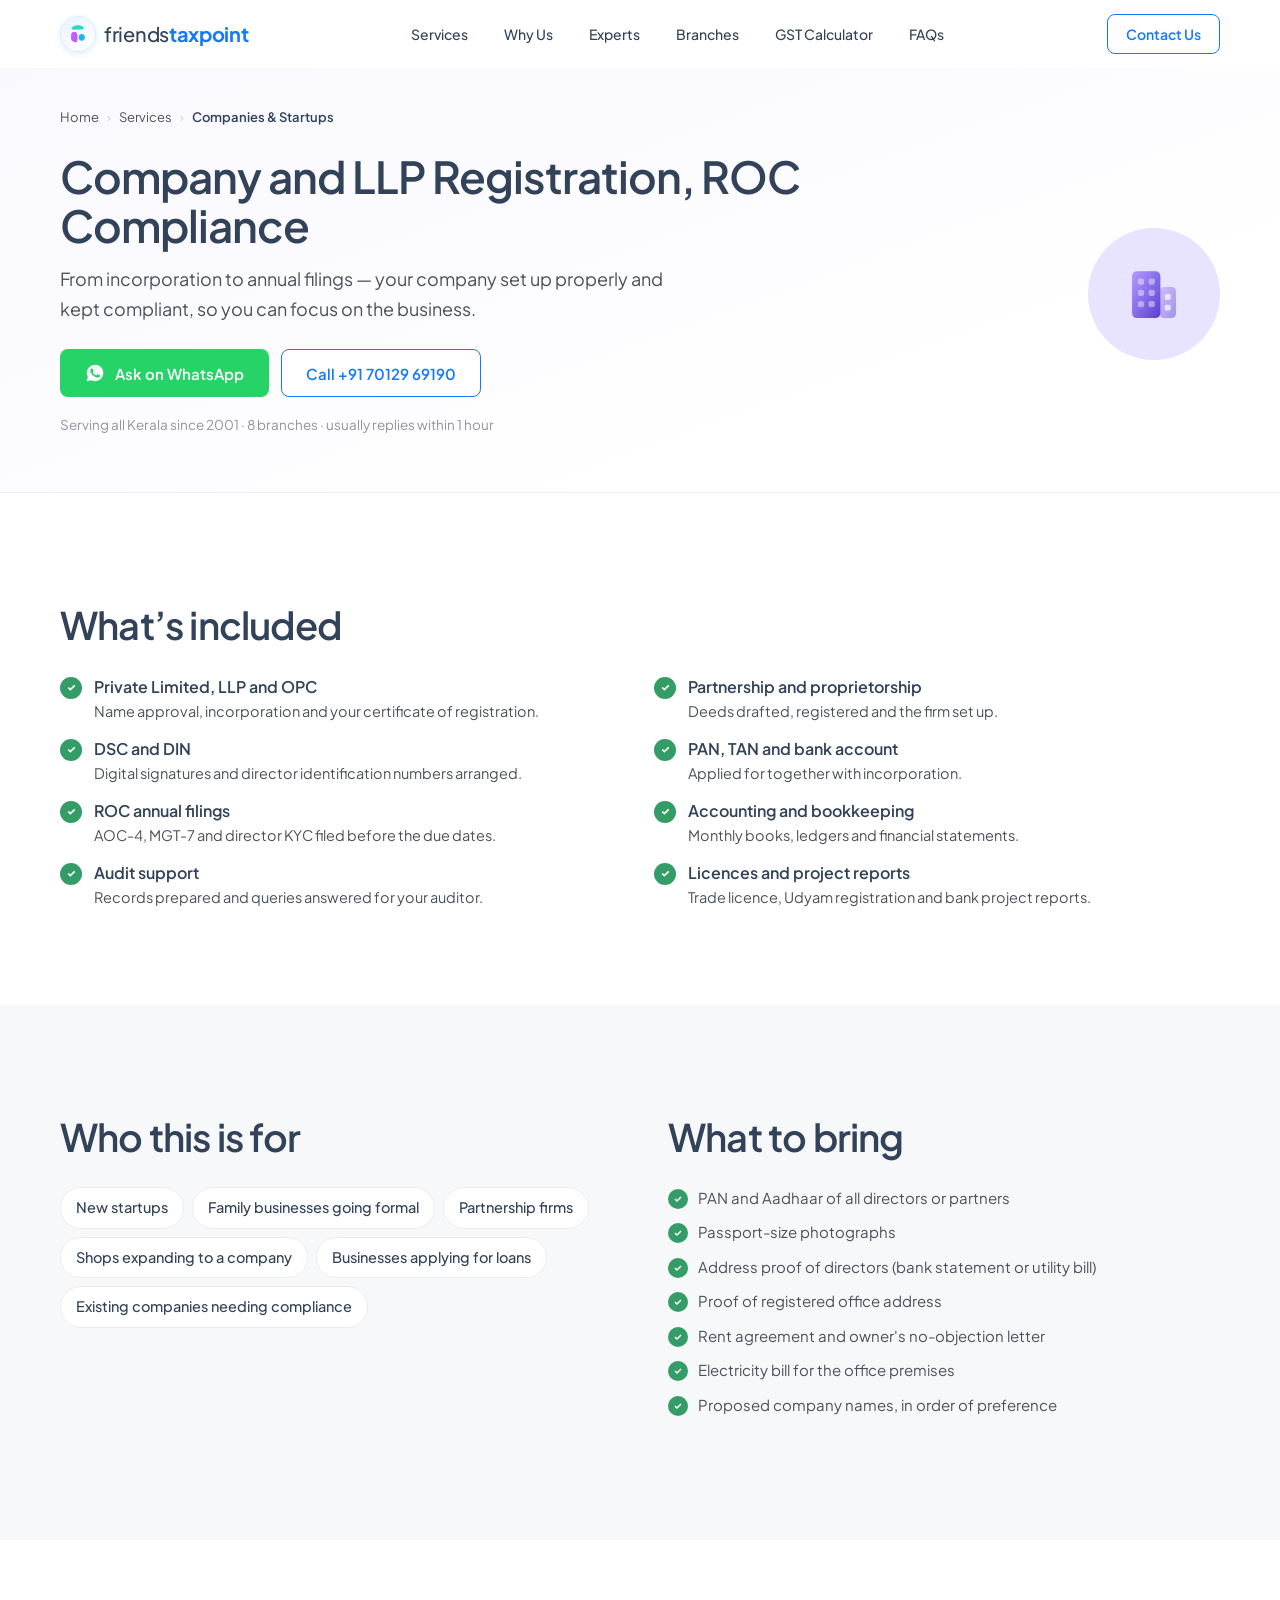
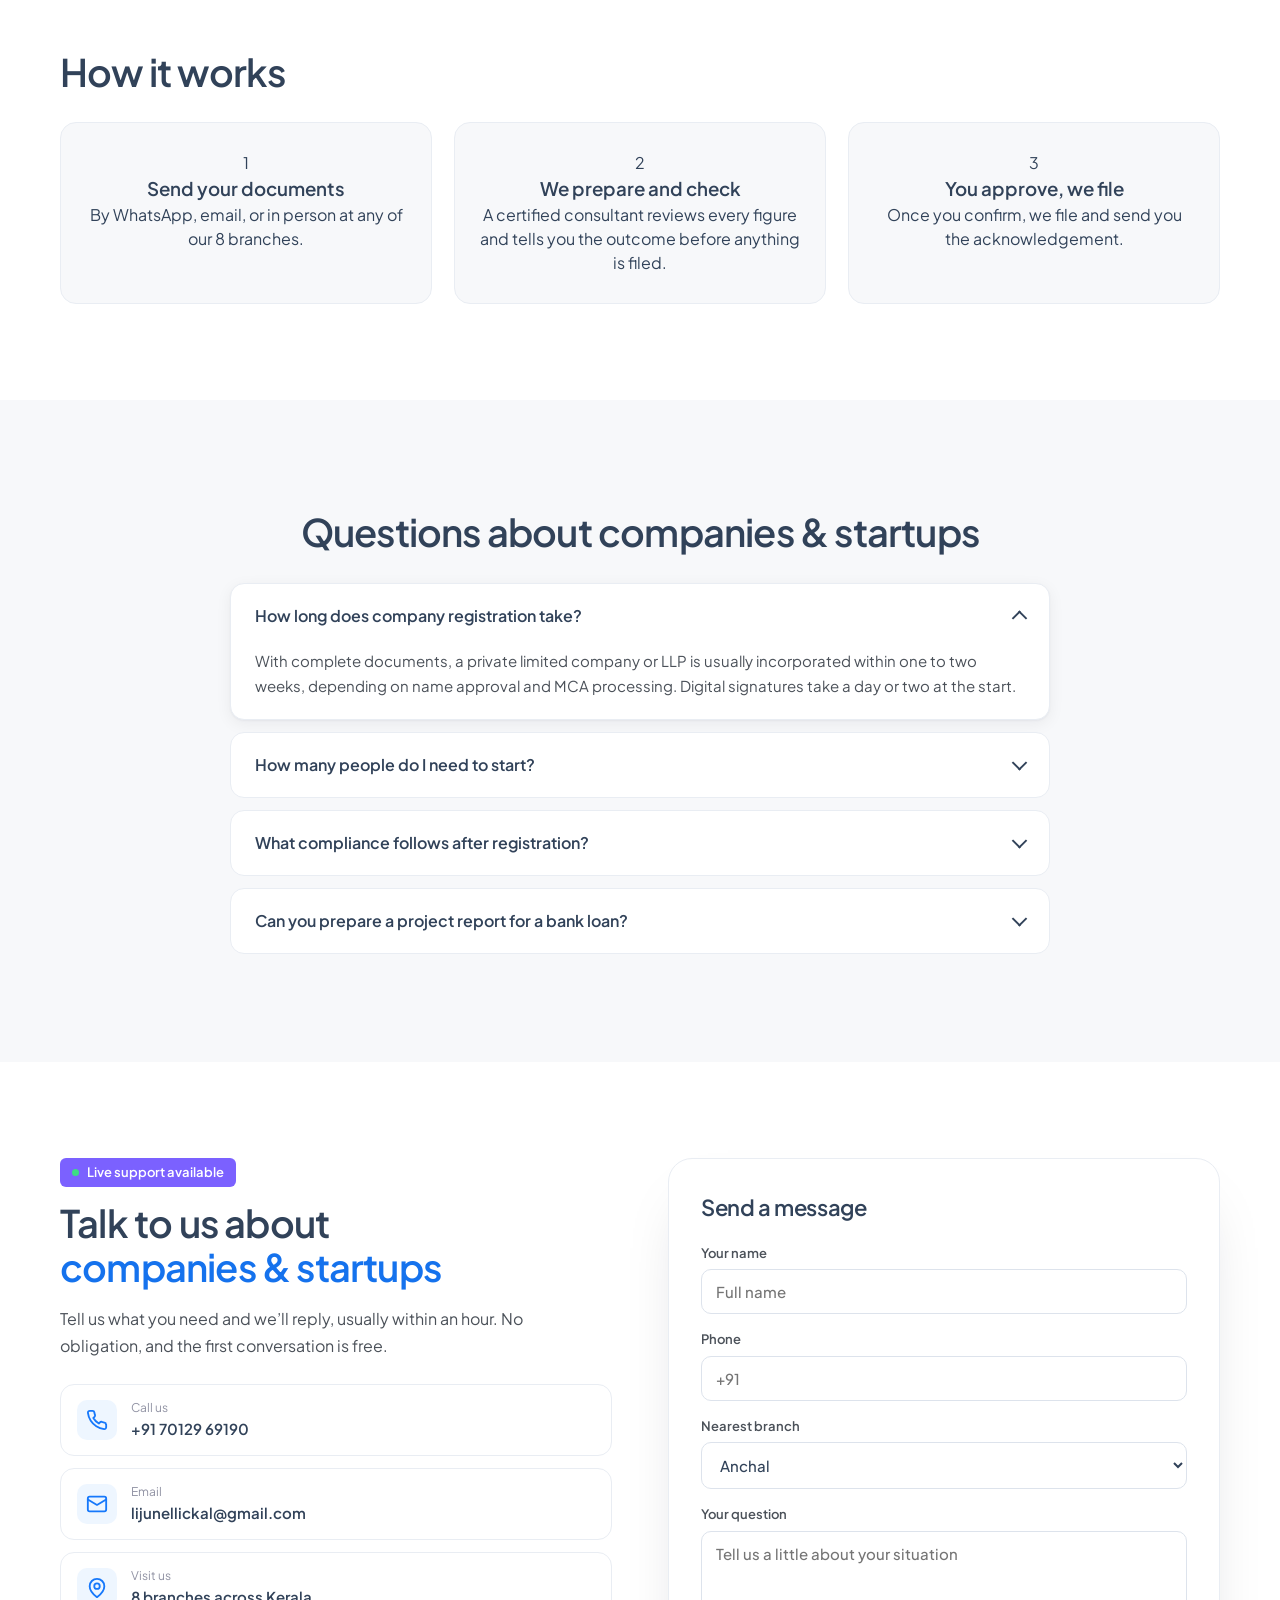
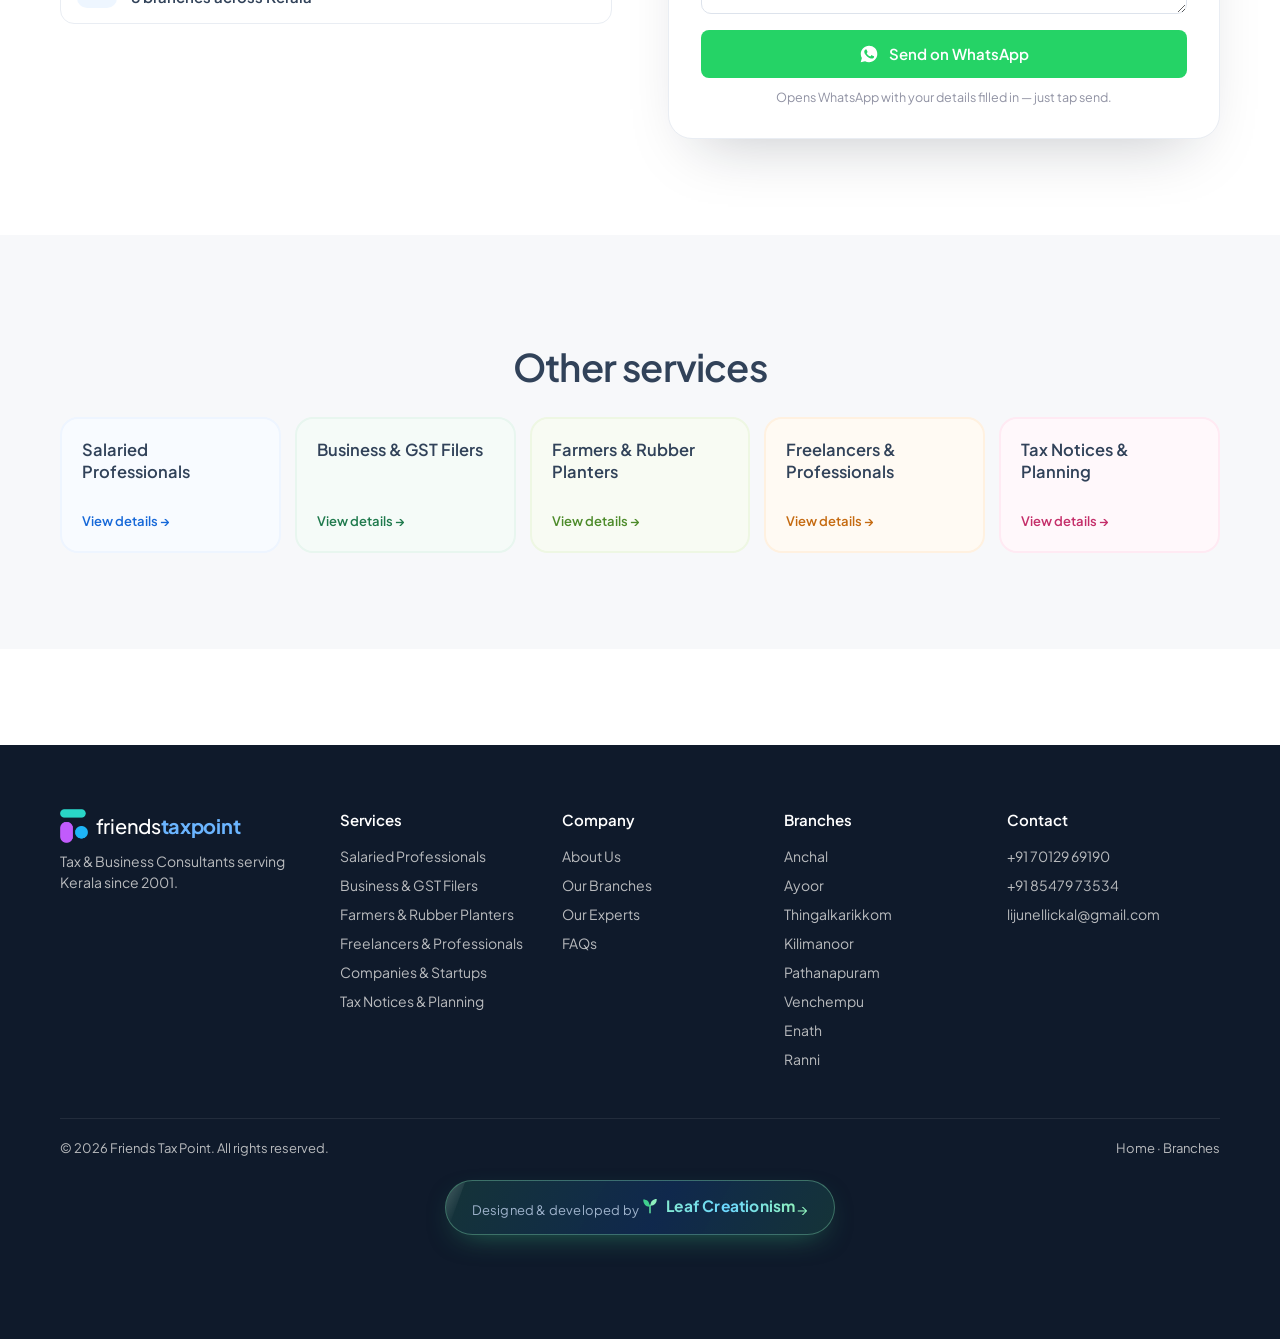
==== services/company-llp-registration.html @ 665d9673 "Add Leaf Creationism footer credit and enlarge desktop slides Highlighted credit pill linking to lea" ====
<!doctype html>
<html lang="en-IN">
<head>
  <meta charset="utf-8" />
  <meta name="viewport" content="width=device-width, initial-scale=1" />
  <title>Company & LLP Registration in Kerala | ROC Filing | Friends Tax Point</title>
  <meta name="description" content="Private limited, LLP and OPC registration in Kerala, plus ROC annual filings, bookkeeping, audit support, partnership deeds, licences and project reports." />
  <link rel="canonical" href="https://friendstaxpoint.com/services/company-llp-registration.html" />
  <meta name="robots" content="index, follow, max-image-preview:large, max-snippet:-1" />
  <meta name="geo.region" content="IN-KL" />
  <meta property="og:type" content="website" />
  <meta property="og:site_name" content="Friends Tax Point" />
  <meta property="og:locale" content="en_IN" />
  <meta property="og:url" content="https://friendstaxpoint.com/services/company-llp-registration.html" />
  <meta property="og:title" content="Company & LLP Registration in Kerala | ROC Filing | Friends Tax Point" />
  <meta property="og:description" content="Private limited, LLP and OPC registration in Kerala, plus ROC annual filings, bookkeeping, audit support, partnership deeds, licences and project reports." />
  <meta property="og:image" content="https://friendstaxpoint.com/images/og-image.jpg" />
  <meta name="twitter:card" content="summary_large_image" />
  <meta name="theme-color" content="#1678fb" />
  <link rel="icon" type="image/png" sizes="32x32" href="../favicon-32.png" />
  <link rel="apple-touch-icon" href="../apple-touch-icon.png" />
  <link rel="preconnect" href="https://fonts.googleapis.com" />
  <link rel="preconnect" href="https://fonts.gstatic.com" crossorigin />
  <link href="https://fonts.googleapis.com/css2?family=Plus+Jakarta+Sans:wght@400;500;600;700&display=swap" rel="stylesheet" />
  <link rel="stylesheet" href="../styles.css?v=b7e0db0" />
  <script type="application/ld+json">
  {
    "@context": "https://schema.org",
    "@graph": [
      {
        "@type": "Service",
        "@id": "https://friendstaxpoint.com/services/company-llp-registration.html#service",
        "name": "Company and LLP Registration, ROC Compliance",
        "serviceType": "Companies & Startups",
        "description": "Private limited, LLP and OPC registration in Kerala, plus ROC annual filings, bookkeeping, audit support, partnership deeds, licences and project reports.",
        "url": "https://friendstaxpoint.com/services/company-llp-registration.html",
        "provider": {
          "@type": "AccountingService",
          "@id": "https://friendstaxpoint.com/#business",
          "name": "Friends Tax Point",
          "telephone": "+91-7012969190",
          "url": "https://friendstaxpoint.com/",
          "areaServed": [
            {
              "@type": "State",
              "name": "Kerala"
            },
            {
              "@type": "AdministrativeArea",
              "name": "Thiruvananthapuram district"
            },
            {
              "@type": "AdministrativeArea",
              "name": "Kollam district"
            },
            {
              "@type": "AdministrativeArea",
              "name": "Pathanamthitta district"
            },
            {
              "@type": "AdministrativeArea",
              "name": "Alappuzha district"
            },
            {
              "@type": "AdministrativeArea",
              "name": "Kottayam district"
            },
            {
              "@type": "AdministrativeArea",
              "name": "Idukki district"
            },
            {
              "@type": "AdministrativeArea",
              "name": "Ernakulam district"
            },
            {
              "@type": "AdministrativeArea",
              "name": "Thrissur district"
            },
            {
              "@type": "AdministrativeArea",
              "name": "Palakkad district"
            },
            {
              "@type": "AdministrativeArea",
              "name": "Malappuram district"
            },
            {
              "@type": "AdministrativeArea",
              "name": "Kozhikode district"
            },
            {
              "@type": "AdministrativeArea",
              "name": "Wayanad district"
            },
            {
              "@type": "AdministrativeArea",
              "name": "Kannur district"
            },
            {
              "@type": "AdministrativeArea",
              "name": "Kasaragod district"
            }
          ]
        },
        "areaServed": [
          {
            "@type": "State",
            "name": "Kerala"
          },
          {
            "@type": "AdministrativeArea",
            "name": "Thiruvananthapuram district"
          },
          {
            "@type": "AdministrativeArea",
            "name": "Kollam district"
          },
          {
            "@type": "AdministrativeArea",
            "name": "Pathanamthitta district"
          },
          {
            "@type": "AdministrativeArea",
            "name": "Alappuzha district"
          },
          {
            "@type": "AdministrativeArea",
            "name": "Kottayam district"
          },
          {
            "@type": "AdministrativeArea",
            "name": "Idukki district"
          },
          {
            "@type": "AdministrativeArea",
            "name": "Ernakulam district"
          },
          {
            "@type": "AdministrativeArea",
            "name": "Thrissur district"
          },
          {
            "@type": "AdministrativeArea",
            "name": "Palakkad district"
          },
          {
            "@type": "AdministrativeArea",
            "name": "Malappuram district"
          },
          {
            "@type": "AdministrativeArea",
            "name": "Kozhikode district"
          },
          {
            "@type": "AdministrativeArea",
            "name": "Wayanad district"
          },
          {
            "@type": "AdministrativeArea",
            "name": "Kannur district"
          },
          {
            "@type": "AdministrativeArea",
            "name": "Kasaragod district"
          }
        ],
        "hasOfferCatalog": {
          "@type": "OfferCatalog",
          "name": "Company and LLP Registration, ROC Compliance",
          "itemListElement": [
            {
              "@type": "Offer",
              "itemOffered": {
                "@type": "Service",
                "name": "Private Limited, LLP and OPC"
              }
            },
            {
              "@type": "Offer",
              "itemOffered": {
                "@type": "Service",
                "name": "Partnership and proprietorship"
              }
            },
            {
              "@type": "Offer",
              "itemOffered": {
                "@type": "Service",
                "name": "DSC and DIN"
              }
            },
            {
              "@type": "Offer",
              "itemOffered": {
                "@type": "Service",
                "name": "PAN, TAN and bank account"
              }
            },
            {
              "@type": "Offer",
              "itemOffered": {
                "@type": "Service",
                "name": "ROC annual filings"
              }
            },
            {
              "@type": "Offer",
              "itemOffered": {
                "@type": "Service",
                "name": "Accounting and bookkeeping"
              }
            },
            {
              "@type": "Offer",
              "itemOffered": {
                "@type": "Service",
                "name": "Audit support"
              }
            },
            {
              "@type": "Offer",
              "itemOffered": {
                "@type": "Service",
                "name": "Licences and project reports"
              }
            }
          ]
        }
      },
      {
        "@type": "BreadcrumbList",
        "itemListElement": [
          {
            "@type": "ListItem",
            "position": 1,
            "name": "Home",
            "item": "https://friendstaxpoint.com/"
          },
          {
            "@type": "ListItem",
            "position": 2,
            "name": "Services",
            "item": "https://friendstaxpoint.com/#for"
          },
          {
            "@type": "ListItem",
            "position": 3,
            "name": "Companies & Startups",
            "item": "https://friendstaxpoint.com/services/company-llp-registration.html"
          }
        ]
      },
      {
        "@type": "FAQPage",
        "mainEntity": [
          {
            "@type": "Question",
            "name": "How long does company registration take?",
            "acceptedAnswer": {
              "@type": "Answer",
              "text": "With complete documents, a private limited company or LLP is usually incorporated within one to two weeks, depending on name approval and MCA processing. Digital signatures take a day or two at the start."
            }
          },
          {
            "@type": "Question",
            "name": "How many people do I need to start?",
            "acceptedAnswer": {
              "@type": "Answer",
              "text": "A private limited company needs at least two directors and two shareholders. An LLP needs two partners. If you are on your own, a One Person Company or a proprietorship may suit you better — we'll explain the trade-offs."
            }
          },
          {
            "@type": "Question",
            "name": "What compliance follows after registration?",
            "acceptedAnswer": {
              "@type": "Answer",
              "text": "Every company files annual returns with the ROC, keeps books, holds board meetings and files income tax returns — whether or not it trades. Missing these brings penalties that grow daily, so we keep a calendar for you."
            }
          },
          {
            "@type": "Question",
            "name": "Can you prepare a project report for a bank loan?",
            "acceptedAnswer": {
              "@type": "Answer",
              "text": "Yes. We prepare project reports with financial projections in the format banks and schemes expect, based on realistic figures for your business."
            }
          }
        ]
      }
    ]
  }
  </script>
</head>
<body>

<header class="header" id="top">
  <div class="container header__inner">
    <a href="../index.html" class="logo">
      <img src="../images/logo.png" alt="Friends Tax Point" />
      <span>friends<b>taxpoint</b></span>
    </a>
    <nav class="nav" id="nav">
      <a href="../index.html#for">Services</a>
      <a href="../index.html#why">Why Us</a>
      <a href="../index.html#experts">Experts</a>
      <a href="../index.html#branches">Branches</a>
      <a href="../index.html#calculator">GST Calculator</a>
      <a href="../index.html#faq">FAQs</a>
    </nav>
    <div class="header__cta">
      <a href="#enquire" class="btn btn--outline btn--sm shine">Contact Us</a>
      <a href="tel:+917012969190" class="hcall" aria-label="Call Friends Tax Point"><svg viewBox="0 0 24 24"><path d="M22 16.9v3a2 2 0 0 1-2.2 2 19.8 19.8 0 0 1-8.6-3.1 19.5 19.5 0 0 1-6-6A19.8 19.8 0 0 1 2.1 4.2 2 2 0 0 1 4.1 2h3a2 2 0 0 1 2 1.7c.1.9.4 1.8.7 2.7a2 2 0 0 1-.5 2.1L8 9.8a16 16 0 0 0 6 6l1.3-1.3a2 2 0 0 1 2.1-.4c.9.3 1.8.6 2.7.7a2 2 0 0 1 1.7 2z"/></svg></a>
      <button class="burger" id="burger" aria-label="Menu" aria-expanded="false"><span></span><span></span><span></span></button>
    </div>
  </div>
</header>

<main>
<section class="svc-hero p-lav">
  <div class="container">
    <nav class="crumb" aria-label="Breadcrumb">
      <a href="../index.html">Home</a> <span>&#8250;</span> <a href="../index.html#for">Services</a> <span>&#8250;</span> <b>Companies & Startups</b>
    </nav>
    <div class="svc-hero__grid">
      <div>
        <h1>Company and LLP Registration, ROC Compliance</h1>
        <p class="lead">From incorporation to annual filings — your company set up properly and kept compliant, so you can focus on the business.</p>
        <div class="svc-hero__cta">
          <a href="#enquire" class="btn btn--wa"><svg viewBox="0 0 24 24" class="wa-ico" aria-hidden="true"><path fill="currentColor" stroke="none" d="M12.04 2C6.58 2 2.13 6.45 2.13 11.91c0 1.75.46 3.45 1.32 4.95L2.05 22l5.25-1.38a9.9 9.9 0 0 0 4.74 1.21h.01c5.46 0 9.91-4.45 9.91-9.91 0-2.65-1.03-5.14-2.9-7.01A9.84 9.84 0 0 0 12.04 2zm5.8 14.06c-.24.68-1.4 1.3-1.95 1.38-.5.07-1.13.1-1.82-.11-.42-.13-.96-.31-1.65-.61-2.9-1.25-4.8-4.17-4.94-4.36-.14-.2-1.18-1.57-1.18-3s.75-2.13 1.02-2.42c.27-.29.58-.36.78-.36l.56.01c.18.01.42-.07.66.5.24.58.82 2 .89 2.14.07.15.12.32.02.51-.1.2-.15.32-.29.5-.15.17-.31.38-.44.51-.15.15-.3.31-.13.6.17.29.75 1.24 1.61 2 1.1.98 2.03 1.29 2.32 1.43.29.15.46.12.63-.07.17-.2.73-.85.92-1.14.2-.29.39-.24.66-.15.27.1 1.7.8 2 .95.29.14.48.22.55.34.07.12.07.7-.17 1.38z"/></svg>Ask on WhatsApp</a>
          <a href="tel:+917012969190" class="btn btn--outline">Call +91 70129 69190</a>
        </div>
        <p class="svc-hero__note">Serving all Kerala since 2001 &middot; 8 branches &middot; usually replies within 1 hour</p>
      </div>
      <span class="svc-hero__icon"><svg viewBox="0 0 48 48" class="ai ai-building"><defs><linearGradient id="gBld" x1="0" y1="0" x2="1" y2="1"><stop offset="0" stop-color="#b49bff"/><stop offset="1" stop-color="#5b3fd1"/></linearGradient></defs><rect x="28" y="19" width="11.5" height="22" rx="3" fill="url(#gBld)" fill-opacity=".5"/><rect x="8.5" y="8" width="20" height="33" rx="3.4" fill="url(#gBld)"/><g class="win"><rect x="12.6" y="13" width="4.4" height="4.4" rx="1.4"/><rect x="20.2" y="13" width="4.4" height="4.4" rx="1.4"/><rect x="12.6" y="21" width="4.4" height="4.4" rx="1.4"/><rect x="20.2" y="21" width="4.4" height="4.4" rx="1.4"/><rect x="12.6" y="29" width="4.4" height="4.4" rx="1.4"/><rect x="20.2" y="29" width="4.4" height="4.4" rx="1.4"/></g><rect x="31.6" y="24" width="4.2" height="4.2" rx="1.3" fill="#fff" fill-opacity=".7"/><rect x="31.6" y="31.5" width="4.2" height="4.2" rx="1.3" fill="#fff" fill-opacity=".7"/></svg></span>
    </div>
  </div>
</section>

<section class="section">
  <div class="container">
    <h2 class="h2 svc-h2">What&rsquo;s included</h2>
    <ul class="inc-grid">
        <li><b>Private Limited, LLP and OPC</b><span>Name approval, incorporation and your certificate of registration.</span></li>
        <li><b>Partnership and proprietorship</b><span>Deeds drafted, registered and the firm set up.</span></li>
        <li><b>DSC and DIN</b><span>Digital signatures and director identification numbers arranged.</span></li>
        <li><b>PAN, TAN and bank account</b><span>Applied for together with incorporation.</span></li>
        <li><b>ROC annual filings</b><span>AOC-4, MGT-7 and director KYC filed before the due dates.</span></li>
        <li><b>Accounting and bookkeeping</b><span>Monthly books, ledgers and financial statements.</span></li>
        <li><b>Audit support</b><span>Records prepared and queries answered for your auditor.</span></li>
        <li><b>Licences and project reports</b><span>Trade licence, Udyam registration and bank project reports.</span></li>
    </ul>
  </div>
</section>

<section class="section section--soft">
  <div class="container svc-two">
    <div>
      <h2 class="h2 svc-h2">Who this is for</h2>
      <ul class="chips-list">
<li>New startups</li>
<li>Family businesses going formal</li>
<li>Partnership firms</li>
<li>Shops expanding to a company</li>
<li>Businesses applying for loans</li>
<li>Existing companies needing compliance</li>
      </ul>
    </div>
    <div>
      <h2 class="h2 svc-h2">What to bring</h2>
      <ul class="ticks">
<li>PAN and Aadhaar of all directors or partners</li>
<li>Passport-size photographs</li>
<li>Address proof of directors (bank statement or utility bill)</li>
<li>Proof of registered office address</li>
<li>Rent agreement and owner's no-objection letter</li>
<li>Electricity bill for the office premises</li>
<li>Proposed company names, in order of preference</li>
      </ul>
    </div>
  </div>
</section>

<section class="section">
  <div class="container">
    <h2 class="h2 svc-h2">How it works</h2>
    <div class="steps-row">
      <div class="step"><div class="step__num">1</div><h3>Send your documents</h3><p>By WhatsApp, email, or in person at any of our 8 branches.</p></div>
      <div class="step"><div class="step__num">2</div><h3>We prepare and check</h3><p>A certified consultant reviews every figure and tells you the outcome before anything is filed.</p></div>
      <div class="step"><div class="step__num">3</div><h3>You approve, we file</h3><p>Once you confirm, we file and send you the acknowledgement.</p></div>
    </div>
  </div>
</section>

<section class="section section--soft">
  <div class="container narrow">
    <h2 class="h2 svc-h2 centered">Questions about companies & startups</h2>
    <div class="faq">
      <details class="reveal" open><summary>How long does company registration take?</summary><div><p>With complete documents, a private limited company or LLP is usually incorporated within one to two weeks, depending on name approval and MCA processing. Digital signatures take a day or two at the start.</p></div></details>
      <details class="reveal"><summary>How many people do I need to start?</summary><div><p>A private limited company needs at least two directors and two shareholders. An LLP needs two partners. If you are on your own, a One Person Company or a proprietorship may suit you better — we'll explain the trade-offs.</p></div></details>
      <details class="reveal"><summary>What compliance follows after registration?</summary><div><p>Every company files annual returns with the ROC, keeps books, holds board meetings and files income tax returns — whether or not it trades. Missing these brings penalties that grow daily, so we keep a calendar for you.</p></div></details>
      <details class="reveal"><summary>Can you prepare a project report for a bank loan?</summary><div><p>Yes. We prepare project reports with financial projections in the format banks and schemes expect, based on realistic figures for your business.</p></div></details>
    </div>
  </div>
</section>

<section class="section" id="enquire">
  <div class="container svc-form-wrap">
    <div class="reveal">
      <span class="label"><i class="live"></i> Live support available</span>
      <h2 class="h2">Talk to us about<br /><span class="blue">companies & startups</span></h2>
      <p class="lead">Tell us what you need and we&rsquo;ll reply, usually within an hour. No obligation, and the first conversation is free.</p>
      <div class="clist">
        <a href="tel:+917012969190" class="citem"><svg viewBox="0 0 24 24" class="ai ai-phone"><path class="wiggle" d="M22 16.9v3a2 2 0 0 1-2.2 2 19.8 19.8 0 0 1-8.6-3.1 19.5 19.5 0 0 1-6-6A19.8 19.8 0 0 1 2.1 4.2 2 2 0 0 1 4.1 2h3a2 2 0 0 1 2 1.7c.1.9.4 1.8.7 2.7a2 2 0 0 1-.5 2.1L8 9.8a16 16 0 0 0 6 6l1.3-1.3a2 2 0 0 1 2.1-.4c.9.3 1.8.6 2.7.7a2 2 0 0 1 1.7 2z"/></svg><div><small>Call us</small><b>+91 70129 69190</b></div></a>
        <a href="mailto:lijunellickal@gmail.com" class="citem"><svg viewBox="0 0 24 24" class="ai ai-mail"><rect x="2" y="4" width="20" height="16" rx="2"/><path class="flap" d="m22 7-10 6L2 7"/></svg><div><small>Email</small><b>lijunellickal@gmail.com</b></div></a>
        <a href="../index.html#branches" class="citem"><svg viewBox="0 0 24 24" class="ai ai-pin"><g class="drop"><path d="M20 10c0 6-8 12-8 12s-8-6-8-12a8 8 0 0 1 16 0z"/><circle cx="12" cy="10" r="3"/></g></svg><div><small>Visit us</small><b>8 branches across Kerala</b></div></a>
      </div>
    </div>
    <form class="form reveal" id="contactForm" data-service="Business Registration">
      <h3>Send a message</h3>
      <label>Your name<input name="name" required placeholder="Full name" /></label>
      <label>Phone<input name="phone" required placeholder="+91" /></label>
      <label>Nearest branch
        <select name="branch"><option>Anchal</option><option>Ayoor</option><option>Thingalkarikkom</option><option>Kilimanoor</option><option>Pathanapuram</option><option>Venchempu</option><option>Enath</option><option>Ranni</option><option>Not sure</option></select>
      </label>
      <label>Your question<textarea name="message" rows="3" placeholder="Tell us a little about your situation"></textarea></label>
      <button type="submit" class="btn btn--wa btn--block"><svg viewBox="0 0 24 24" class="wa-ico" aria-hidden="true"><path fill="currentColor" stroke="none" d="M12.04 2C6.58 2 2.13 6.45 2.13 11.91c0 1.75.46 3.45 1.32 4.95L2.05 22l5.25-1.38a9.9 9.9 0 0 0 4.74 1.21h.01c5.46 0 9.91-4.45 9.91-9.91 0-2.65-1.03-5.14-2.9-7.01A9.84 9.84 0 0 0 12.04 2zm5.8 14.06c-.24.68-1.4 1.3-1.95 1.38-.5.07-1.13.1-1.82-.11-.42-.13-.96-.31-1.65-.61-2.9-1.25-4.8-4.17-4.94-4.36-.14-.2-1.18-1.57-1.18-3s.75-2.13 1.02-2.42c.27-.29.58-.36.78-.36l.56.01c.18.01.42-.07.66.5.24.58.82 2 .89 2.14.07.15.12.32.02.51-.1.2-.15.32-.29.5-.15.17-.31.38-.44.51-.15.15-.3.31-.13.6.17.29.75 1.24 1.61 2 1.1.98 2.03 1.29 2.32 1.43.29.15.46.12.63-.07.17-.2.73-.85.92-1.14.2-.29.39-.24.66-.15.27.1 1.7.8 2 .95.29.14.48.22.55.34.07.12.07.7-.17 1.38z"/></svg>Send on WhatsApp</button>
      <p class="form__note">Opens WhatsApp with your details filled in &mdash; just tap send.</p>
    </form>
  </div>
</section>

<section class="section section--soft">
  <div class="container">
    <h2 class="h2 svc-h2 centered">Other services</h2>
    <div class="rel-grid">
        <a class="rel-card p-blue" href="itr-filing-salaried.html"><span class="rel-card__t">Salaried Professionals</span><span class="rel-card__g">View details <i>&#8594;</i></span></a>
        <a class="rel-card p-mint" href="gst-registration-returns.html"><span class="rel-card__t">Business & GST Filers</span><span class="rel-card__g">View details <i>&#8594;</i></span></a>
        <a class="rel-card p-lime" href="rubber-board-agriculture.html"><span class="rel-card__t">Farmers & Rubber Planters</span><span class="rel-card__g">View details <i>&#8594;</i></span></a>
        <a class="rel-card p-peach" href="freelancer-tax-filing.html"><span class="rel-card__t">Freelancers & Professionals</span><span class="rel-card__g">View details <i>&#8594;</i></span></a>
        <a class="rel-card p-pink" href="tax-notice-reply.html"><span class="rel-card__t">Tax Notices & Planning</span><span class="rel-card__g">View details <i>&#8594;</i></span></a>
    </div>
  </div>
</section>
</main>

<footer class="footer">
  <div class="container footer__grid">
    <div>
      <a href="../index.html" class="logo logo--light"><img src="../images/logo.png" alt="" /><span>friends<b>taxpoint</b></span></a>
      <p>Tax &amp; Business Consultants serving Kerala since 2001.</p>
    </div>
    <div><h4>Services</h4><a href="itr-filing-salaried.html">Salaried Professionals</a>
<a href="gst-registration-returns.html">Business & GST Filers</a>
<a href="rubber-board-agriculture.html">Farmers & Rubber Planters</a>
<a href="freelancer-tax-filing.html">Freelancers & Professionals</a>
<a href="company-llp-registration.html">Companies & Startups</a>
<a href="tax-notice-reply.html">Tax Notices & Planning</a></div>
    <div><h4>Company</h4><a href="../index.html#about">About Us</a><a href="../index.html#branches">Our Branches</a><a href="../index.html#experts">Our Experts</a><a href="../index.html#faq">FAQs</a></div>
    <div><h4>Branches</h4><a href="../index.html#branches">Anchal</a><a href="../index.html#branches">Ayoor</a><a href="../index.html#branches">Thingalkarikkom</a><a href="../index.html#branches">Kilimanoor</a><a href="../index.html#branches">Pathanapuram</a><a href="../index.html#branches">Venchempu</a><a href="../index.html#branches">Enath</a><a href="../index.html#branches">Ranni</a></div>
    <div><h4>Contact</h4><a href="tel:+917012969190">+91 70129 69190</a><a href="tel:+918547973534">+91 85479 73534</a><a href="mailto:lijunellickal@gmail.com">lijunellickal@gmail.com</a></div>
  </div>
  <div class="container footer__bottom">
    <span>&copy; <span id="year"></span> Friends Tax Point. All rights reserved.</span>
    <span><a href="../index.html">Home</a> &middot; <a href="../index.html#branches">Branches</a></span>
  </div>
  <div class="container">
    <a class="credit" href="https://leafcreationism.in" target="_blank" rel="noopener">
      <span class="credit__shine" aria-hidden="true"></span>
      <span class="credit__label">Designed &amp; developed by</span>
      <span class="credit__brand">
        <svg viewBox="0 0 24 24" class="credit__leaf" aria-hidden="true"><path d="M12 21V11" stroke="#5fe0a0" stroke-width="2" stroke-linecap="round" fill="none"/><path d="M11.4 13C5.6 13 3 8.6 3 3.4c5 0 8.4 2.5 8.4 9.6z" fill="#3fcf8e"/><path d="M12.6 11.6c0-5.9 3.4-8.8 8.4-8.8 0 5.3-2.7 8.8-8.4 8.8z" fill="#8ef0bd"/></svg>
        Leaf Creationism
      </span>
      <i class="credit__go" aria-hidden="true">&#8594;</i>
    </a>
  </div>
</footer>

<script src="../service.js?v=b7e0db0"></script>
</body>
</html>
---- styles.css ----
@charset "UTF-8";
/* =========================================================
   Friends Tax Point — ClearTax-inspired design system
   ========================================================= */
:root {
  --blue: #1678fb;
  --blue-2: #1572ed;
  --navy: #0e4ea2;
  --ink: #314259;
  --ink-2: #4b5159;
  --grey: #9092a3;
  --line: #e9edf3;
  --soft: #f7f8fa;
  --sky: #eef6ff;
  --green: #349c67;
  --r: 16px;
  --ease: cubic-bezier(.22, .8, .24, 1);
  --sh-1: 0 1px 2px rgba(16, 24, 40, .04), 0 4px 16px rgba(16, 24, 40, .06);
  --sh-2: 0 20px 48px -16px rgba(22, 120, 251, .28);
}
* { box-sizing: border-box; margin: 0; padding: 0; }
html { scroll-behavior: smooth; scroll-padding-top: 76px; }
body {
  font-family: "Plus Jakarta Sans", system-ui, sans-serif; font-size: 16px; line-height: 1.5;
  color: var(--ink); background: #fff; -webkit-font-smoothing: antialiased; overflow-x: hidden;
}
img { display: block; max-width: 100%; height: auto; }
a { color: inherit; text-decoration: none; }
h1, h2, h3, h4 { font-weight: 600; }
svg { width: 24px; height: 24px; fill: none; stroke: currentColor; stroke-width: 2; stroke-linecap: round; stroke-linejoin: round; }
.container { width: min(1160px, 100% - 32px); margin-inline: auto; }
.narrow { width: min(820px, 100% - 32px); }
.blue { color: var(--blue-2); }
.navy { color: var(--navy); }
.green { color: var(--green); font-weight: 600; }
.muted { color: var(--grey); }

/* ---------- Buttons ---------- */
.btn {
  position: relative; overflow: hidden; isolation: isolate; display: inline-flex; align-items: center; justify-content: center;
  height: 48px; padding: 0 24px; border-radius: 8px; font-family: inherit; font-weight: 600; font-size: 15px; line-height: 1;
  border: 1px solid transparent; cursor: pointer; transition: background .25s, color .25s, transform .25s var(--ease), box-shadow .25s;
}
.btn--sm { height: 40px; padding: 0 18px; font-size: 14px; }
.btn--block { width: 100%; }
.btn--primary { background: var(--blue); color: #fff; }
.btn--primary:hover { background: var(--blue-2); transform: translateY(-1px); box-shadow: 0 10px 24px -10px rgba(22, 120, 251, .7); }
.btn--outline { border-color: var(--blue); color: var(--blue); background: #fff; }
.btn--outline:hover { background: var(--sky); }
/* sweeping shine (ClearTax "tag-shine" / "cta-streak") */
.shine::after, .streak {
  content: ""; position: absolute; top: 0; left: -70px; width: 50px; height: 100%; z-index: -1; pointer-events: none;
  background: linear-gradient(100deg, transparent, rgba(255, 255, 255, .55), transparent); transform: skewX(-20deg);
  animation: streak 3.2s ease-in-out infinite;
}
.btn--outline.shine::after { background: linear-gradient(100deg, transparent, rgba(22, 120, 251, .14), transparent); }
@keyframes streak { 0%, 55% { left: -70px; } 100% { left: calc(100% + 70px); } }
.pulse { animation: pulse 2.4s infinite; }
@keyframes pulse { 0% { box-shadow: 0 0 0 0 rgba(22, 120, 251, .45); } 70%, 100% { box-shadow: 0 0 0 14px rgba(22, 120, 251, 0); } }

/* ---------- Header ---------- */
.header { position: sticky; top: 0; z-index: 60; background: rgba(255, 255, 255, .92); backdrop-filter: saturate(180%) blur(14px); transition: box-shadow .3s; }
.header.scrolled { box-shadow: 0 1px 0 var(--line), 0 8px 24px -16px rgba(16, 24, 40, .2); }
.header__inner { height: 68px; display: flex; align-items: center; justify-content: space-between; gap: 24px; }
.logo { display: flex; align-items: center; gap: 8px; font-size: 20px; font-weight: 500; letter-spacing: -.3px; }
.logo img { height: 34px; width: auto; }
.logo b { font-weight: 700; color: var(--blue); }
.nav { display: flex; gap: 36px; font-size: 14px; font-weight: 500; }
.nav a { display: inline-flex; align-items: center; gap: 6px; transition: color .2s; }
.nav a:hover { color: var(--blue); }
.chev { width: 6px; height: 6px; border: solid currentColor; border-width: 0 1.5px 1.5px 0; transform: rotate(45deg) translateY(-2px); transition: transform .25s; }
.nav a:hover .chev { transform: rotate(225deg) translate(-2px, 0); }
.header__cta { display: flex; align-items: center; gap: 12px; }
.burger { display: none; width: 40px; height: 40px; border: 0; background: none; cursor: pointer; }
.burger span { display: block; width: 20px; height: 2px; margin: 5px auto; background: var(--ink); border-radius: 2px; transition: .3s var(--ease); }
.burger.open span:first-child { transform: translateY(3.5px) rotate(45deg); }
.burger.open span:last-child { transform: translateY(-3.5px) rotate(-45deg); }

/* ---------- Entrance animations (ClearTax slideIn / slideUp) ---------- */
.anim { opacity: 0; animation: slideIn .8s var(--ease) var(--d, 0s) forwards; }
@keyframes slideIn { from { opacity: 0; transform: translateY(50px); } to { opacity: 1; transform: none; } }
.reveal { opacity: 0; transform: translateY(40px); transition: opacity .8s ease-out, transform .8s var(--ease); }
.reveal.in { opacity: 1; transform: none; }

/* ---------- Hero ---------- */
.hero { position: relative; padding: 40px 0 0; background: #fff; overflow: hidden; }
.hero__grid { position: relative; }
.hero__left { position: relative; z-index: 3; padding-bottom: 80px; }
.hero__right { z-index: 1; }
/* ClearTax-style: the stats band sits in front, so the person slides behind its top edge */
.hero__band { position: relative; z-index: 2; margin-top: -110px; background: #f3f5fd; box-shadow: 0 -1px 0 rgba(16, 24, 40, .04); }
.hero__right { margin-bottom: 0; }
.hero__grid { display: grid; grid-template-columns: 1.08fr .92fr; gap: 24px; align-items: center; }
.rating {
  display: inline-flex; align-items: center; gap: 10px; height: 35px; padding: 0 12px; border-radius: 8px;
  background: #fff; border: 1px solid var(--line); font-size: 12px; color: #6b7280; box-shadow: var(--sh-1);
}
.rating b { font-size: 14px; color: #121826; font-weight: 600; }
.rating .sep { width: 1px; height: 16px; background: var(--line); }
.stars { color: #f5a623; letter-spacing: 1px; }
.hero h1 { margin: 22px 0 18px; font-size: clamp(32px, 4.4vw, 50px); line-height: 1.06; letter-spacing: -1px; color: var(--ink); }
.tag {
  position: relative; overflow: hidden; display: inline-block; padding: 8px 14px; border-radius: 6px;
  font-size: 16px; font-weight: 500; background: linear-gradient(90deg, #dff5e9, #eaf3ff 70%, transparent);
}
.tag b { font-weight: 700; }
.tag__shine { position: absolute; inset: 0 auto 0 0; width: 33%; background: linear-gradient(90deg, transparent, rgba(255, 255, 255, .8), transparent); animation: tagShine 3s ease-in-out infinite; }
@keyframes tagShine { from { transform: translateX(-120%); } to { transform: translateX(400%); } }
.trust { display: flex; gap: 28px; margin: 22px 0 28px; }
.trust__item { display: flex; align-items: center; gap: 10px; font-size: 12px; line-height: 1.35; color: var(--ink-2); }
.trust__item svg { width: 30px; height: 30px; color: var(--blue); flex-shrink: 0; }
.hero__cards { display: grid; grid-template-columns: 1fr 1fr; gap: 20px; max-width: 560px; position: relative; z-index: 2; }
.hcard {
  background: #fff; border-radius: 16px; padding: 22px 20px 20px; border: 1px solid var(--line);
  box-shadow: 0 12px 40px -18px rgba(16, 24, 40, .22); transition: transform .4s var(--ease), box-shadow .4s;
}
.hcard:hover { transform: translateY(-6px); box-shadow: var(--sh-2); }
.hcard__icon svg { width: 50px; height: 50px; }
.hcard h3 { margin-top: 12px; font-size: 22px; font-weight: 700; letter-spacing: -.3px; }
.hcard p { font-size: 16px; font-weight: 500; margin: 2px 0 18px; }
.hcard .btn { height: 44px; }

.hero__right { position: relative; align-self: stretch; min-height: 620px; display: flex; align-items: flex-end; justify-content: center; }
/* ClearTax-style orbit: soft circle + rotating text ring behind a cut-out person */
.orbit { position: absolute; left: 50%; bottom: 96px; width: min(520px, 104%); aspect-ratio: 1; transform: translateX(-50%); }
.orbit__glow { position: absolute; inset: -8%; border-radius: 50%; background: radial-gradient(circle, rgba(201, 226, 255, .55), rgba(255, 255, 255, 0) 65%); filter: blur(8px); }
.orbit__text { position: absolute; inset: 0; width: 100%; height: 100%; overflow: visible; animation: spin 40s linear infinite; }
.orbit__text text { fill: #a9c8ec; stroke: none; font: 700 21px "Plus Jakarta Sans", sans-serif; letter-spacing: 3px; dominant-baseline: middle; }
.orbit__core { position: absolute; inset: 13%; border-radius: 50%;
  background: radial-gradient(circle at 50% 30%, #ffffff 0%, #eef6ff 55%, #e3efff 100%);
  box-shadow: inset 0 0 0 1px rgba(255, 255, 255, .9), 0 30px 60px -30px rgba(22, 120, 251, .25); }
@keyframes spin { to { transform: rotate(360deg); } }
.hero__person {
  position: relative; z-index: 1; width: min(470px, 94%); height: auto; margin-top: 0;
  transform: translate(8%, 44px); /* face sits at ~42% of the photo; shift so it lines up with the ring centre */
  filter: drop-shadow(0 1px 1px rgba(16, 24, 40, .12)) drop-shadow(18px 26px 30px rgba(22, 60, 120, .24));

}
.chip {
  position: absolute; z-index: 3; display: flex; align-items: center; gap: 10px; padding: 10px 14px;
  background: linear-gradient(135deg, #ffffff 0%, #f2f8ff 55%, #e6f1ff 100%);
  border: 1px solid #dbeafe; border-radius: 12px;
  box-shadow: 0 16px 40px -14px rgba(22, 80, 160, .22), inset 0 1px 0 #fff; font-size: 14px;
  animation: float 6s ease-in-out infinite;
}
.chip b { display: block; font-weight: 600; }
.chip small { display: block; font-size: 11.5px; color: var(--grey); }
.chip svg { width: 30px; height: 30px; }
.chip--a { left: 0; top: 52%; }
.chip--b { right: 0; top: 18%; flex-direction: column; align-items: flex-start; gap: 0; animation-delay: -3s; }
.chip--b b { font-size: 20px; color: var(--green); }
@keyframes float { 0%, 100% { transform: translateY(0); } 50% { transform: translateY(-10px); } }

.stats { display: grid; grid-template-columns: 1.25fr 1fr 1fr 1fr; padding: 30px 0 36px; width: 52%; margin-left: auto; margin-right: -12px; }
.stats div { text-align: center; }
.stats div + div { border-left: 1px solid #dfe3ee; }
.stats b { display: block; font-size: clamp(24px, 2.4vw, 34px); font-weight: 600; letter-spacing: -.8px; line-height: 1.16; }
.stats small { font-size: 15px; font-weight: 500; color: var(--ink-2); }

/* ---------- Section scaffolding ---------- */
.section { padding: 96px 0; }
.section--soft { background: var(--soft); }
.title { text-align: center; font-size: clamp(28px, 3.4vw, 40px); line-height: 1.16; letter-spacing: -.8px; margin-bottom: 48px; }
.h2 { font-size: clamp(28px, 3.2vw, 38px); line-height: 1.16; letter-spacing: -.8px; margin: 14px 0 16px; }
.lead { color: var(--ink-2); font-size: 16px; line-height: 1.7; margin-bottom: 24px; max-width: 520px; }
.label { display: inline-flex; align-items: center; gap: 6px; padding: 5px 12px; border-radius: 6px; font-size: 13px; font-weight: 600; color: #fff; background: #7b61ff; }
.split { display: grid; grid-template-columns: 1fr 1fr; gap: 64px; align-items: center; }
.split--top { align-items: start; }

/* ---------- Pastel "Trusted for" cards ---------- */
.pastel-grid { display: grid; grid-template-columns: repeat(3, 1fr); gap: 20px; }
.pcard { position: relative; padding: 28px; border-radius: var(--r); border: 1px solid transparent; transition: transform .45s var(--ease), box-shadow .45s, border-color .3s; overflow: hidden; }
.pcard:hover { transform: translateY(-6px); box-shadow: 0 24px 48px -24px rgba(16, 24, 40, .25); border-color: rgba(255, 255, 255, .9); }
.pcard__top { display: flex; justify-content: space-between; align-items: flex-start; gap: 12px; }
.pcard h3 { font-size: 24px; line-height: 1.2; letter-spacing: -.4px; }
.pcard svg { width: 52px; height: 52px; flex-shrink: 0; }
.pcard p { margin-top: 18px; font-size: 15px; font-weight: 500; color: var(--ink-2); max-width: 300px; }
.p-blue { background: linear-gradient(160deg, #eaf3ff, #f6faff); }
.p-mint { background: linear-gradient(160deg, #e6f7ee, #f5fcf8); }
.p-lime { background: linear-gradient(160deg, #eef8e3, #f8fcf3); }
.p-peach { background: linear-gradient(160deg, #fff1e3, #fffaf4); }
.p-lav { background: linear-gradient(160deg, #f0ebff, #faf8ff); }
.p-pink { background: linear-gradient(160deg, #ffeaf2, #fff8fb); }

/* ---------- Animated icons ---------- */
.fill-sky { fill: #dcebff; stroke: none; }
.fill-blue { fill: var(--blue); stroke: none; }
.ai { overflow: visible; }
/* document: lines write in, check pops */
.ai-doc .w { stroke: var(--blue); stroke-width: 3; stroke-dasharray: 16; stroke-dashoffset: 16; animation: write 3.6s var(--ease) infinite; }
.ai-doc .w2 { animation-delay: .25s; } .ai-doc .w3 { animation-delay: .5s; }
.ai-doc .ck2 { stroke: #fff; stroke-width: 2.6; stroke-dasharray: 12; stroke-dashoffset: 12; animation: write 3.6s var(--ease) .8s infinite; }
@keyframes write { 0% { stroke-dashoffset: 16; } 30%, 80% { stroke-dashoffset: 0; } 100% { stroke-dashoffset: 0; opacity: 0; } }
/* expert: bob + badge pop */
.ai-expert .bob { animation: bob 3s ease-in-out infinite; transform-origin: center; }
.ai-expert .badge { transform-origin: 36px 12px; animation: pop 3s var(--ease) infinite; }
@keyframes bob { 50% { transform: translateY(-2px); } }
@keyframes pop { 0%, 15% { transform: scale(0); } 30% { transform: scale(1.2); } 40%, 100% { transform: scale(1); } }
/* shield/check draw */
.ai-shield .ln { stroke-dasharray: 60; stroke-dashoffset: 60; animation: draw 4s var(--ease) infinite; }
.ai-shield .ck, .ai-check .ck { stroke-dasharray: 14; stroke-dashoffset: 14; animation: draw 4s var(--ease) .6s infinite; }
.ai-check .ck { stroke-width: 2.6; }
@keyframes draw { 0% { stroke-dashoffset: 60; } 35%, 90% { stroke-dashoffset: 0; } 100% { stroke-dashoffset: 0; opacity: .2; } }
.ai-lock .shackle { animation: unlock 3.5s var(--ease) infinite; }
@keyframes unlock { 0%, 20%, 60%, 100% { transform: translateY(0); } 35%, 50% { transform: translateY(-3px); } }
/* briefcase handle lift */
.ai-bag .handle { fill: none; stroke: #1668d8; stroke-width: 2.6; stroke-linecap: round; animation: lift 2.6s var(--ease) infinite; }
@keyframes lift { 50% { transform: translateY(-2.5px); } }
/* bars grow */
.ai-bars .trend { fill: none; stroke-dasharray: 34; stroke-dashoffset: 34; animation: draw 4s var(--ease) infinite; }
.ai-bars .b { transform-box: fill-box; transform-origin: bottom; animation: grow 2.8s var(--ease) infinite; }
.ai-bars .b2 { animation-delay: .2s; } .ai-bars .b3 { animation-delay: .4s; }
@keyframes grow { 0% { transform: scaleY(.2); } 40%, 80% { transform: scaleY(1); } 100% { transform: scaleY(.2); } }
/* leaf sway */
.ai-leaf .sway { transform-origin: 24px 42px; animation: sway 3.2s ease-in-out infinite; }
@keyframes sway { 0%, 100% { transform: rotate(-6deg); } 50% { transform: rotate(6deg); } }
/* laptop typing */
.ai-laptop .cursor { stroke-dasharray: 8; animation: blink 1s steps(2) infinite; }
.ai-laptop .type { stroke-dasharray: 14; stroke-dashoffset: 14; animation: write 2.6s steps(7) infinite; }
@keyframes blink { 50% { opacity: 0; } }
/* building windows light up */
.ai-building .win rect { fill: #fff; stroke: none; opacity: .42; animation: lightup 3s infinite; }
.ai-building .win rect:nth-child(2) { animation-delay: .3s; } .ai-building .win rect:nth-child(3) { animation-delay: .6s; }
.ai-building .win rect:nth-child(4) { animation-delay: .9s; } .ai-building .win rect:nth-child(5) { animation-delay: 1.2s; } .ai-building .win rect:nth-child(6) { animation-delay: 1.5s; }
@keyframes lightup { 0%, 100% { opacity: .42; } 30% { opacity: 1; } }
/* bell ring + ping */
.ai-bell .ring-bell { transform-origin: 24px 10px; animation: ringbell 2.8s ease-in-out infinite; }
.ai-bell .ping { transform-box: fill-box; transform-origin: center; animation: pingdot 2.8s ease-out infinite; }
.ai-bell .ring-bell path:last-child { fill: none; }
@keyframes ringbell { 0%, 50%, 100% { transform: rotate(0); } 5%, 15%, 25% { transform: rotate(12deg); } 10%, 20%, 30% { transform: rotate(-12deg); } }
@keyframes pingdot { 0% { transform: scale(1); } 40% { transform: scale(1.4); } 60%, 100% { transform: scale(1); } }
/* contact icons */
.ai-phone .wiggle { transform-origin: center; animation: ringbell 3s ease-in-out infinite; }
.ai-mail .flap { animation: lift 2.6s var(--ease) infinite; }
.ai-pin .drop { animation: bounce 2.4s var(--ease) infinite; }
@keyframes bounce { 0%, 100% { transform: translateY(0); } 40% { transform: translateY(-4px); } 60% { transform: translateY(0); } 70% { transform: translateY(-1.5px); } }

/* ---------- Peek carousel ---------- */
.peek { overflow: hidden; }
.peek__track { display: flex; gap: 28px; transition: transform .8s var(--ease); will-change: transform; }
.pslide {
  flex: 0 0 min(1000px, 84vw); display: grid; grid-template-columns: 1fr 1fr; gap: 40px; align-items: center;
  padding: 24px 40px; border-radius: 0; background: none;
  opacity: .45; transform: scale(.94); transition: opacity .6s, transform .8s var(--ease);
}
.pslide.active { opacity: 1; transform: none; }
/* Person cut-out standing in a rounded box, head popping out above it */
.pslide__media { position: relative; height: 380px; }
.pslide__media::before {
  content: ""; position: absolute; right: 0; bottom: 0; width: 76%; height: 68%; border-radius: 24px;
  background: linear-gradient(160deg, #ffffff 0%, #e2edff 100%); border: 1px solid #fff;
  box-shadow: 0 30px 60px -30px rgba(22, 80, 160, .35), inset 0 1px 0 #fff;
}
.pslide__media img {
  position: absolute; right: 2%; bottom: 0; width: 70%; height: 100%; object-fit: contain; object-position: center bottom;
  filter: drop-shadow(0 1px 1px rgba(16, 24, 40, .10)) drop-shadow(10px 16px 20px rgba(22, 60, 120, .18));
  border-radius: 0 0 24px 24px;
  transition: transform .9s var(--ease);
}
.pslide:not(.active) .pslide__media img { transform: scale(.97); transform-origin: bottom center; }
.mock {
  position: absolute; left: 0; bottom: 28px; z-index: 2; width: 210px; padding: 18px; text-align: center;
  background: #fff; border-radius: 14px; box-shadow: 0 24px 48px -20px rgba(16, 24, 40, .3);
}
.pslide.active .mock { animation: float 6s ease-in-out infinite; }
.mock__big { display: block; font-size: 32px; font-weight: 700; color: var(--blue); letter-spacing: -1px; }
.mock small { display: block; font-size: 12px; color: var(--grey); margin-bottom: 10px; }
.mock__row { display: flex; justify-content: space-between; padding: 8px 0; font-size: 12.5px; border-top: 1px dashed var(--line); }
.mock em { font-style: normal; font-weight: 600; }
.ok { color: var(--green); } .bl { color: var(--blue); }
.pslide__text h3 { font-size: clamp(24px, 2.6vw, 32px); letter-spacing: -1px; line-height: 1.16; margin-bottom: 14px; }
.pslide__text p { font-size: 18px; line-height: 1.7; font-weight: 500; }
.dots { display: flex; justify-content: center; gap: 6px; margin-top: 24px; }
.dots button { width: 6px; height: 6px; border: 0; border-radius: 6px; background: #c9d4e5; cursor: pointer; transition: width .4s var(--ease), background .3s; }
.dots button.active { width: 24px; background: var(--blue); }

/* ---------- Feature mockup cards ---------- */
.feat-grid { display: grid; grid-template-columns: repeat(3, 1fr); gap: 24px; }
.fcard { border-radius: 24px; background: var(--soft); padding: 28px 24px 32px; text-align: center; border: 1px solid var(--line); transition: transform .45s var(--ease), box-shadow .45s; }
.fcard:hover { transform: translateY(-6px); box-shadow: var(--sh-2); }
.fcard__ui { position: relative; min-height: 220px; display: grid; place-items: center; margin-bottom: 22px; border-radius: 18px;
  background: radial-gradient(120% 80% at 50% 100%, #e3efff, transparent 60%); }
.fcard h3 { font-size: 20px; line-height: 1.35; letter-spacing: -.3px; max-width: 260px; margin: 0 auto; }
.ui { width: 86%; background: #fff; border-radius: 14px; padding: 14px; box-shadow: 0 16px 36px -18px rgba(16, 24, 40, .3); text-align: left; }
.ui--center { text-align: center; }
.ui__head { font-size: 12px; font-weight: 600; color: var(--grey); margin-bottom: 10px; }
.ui__row { display: flex; align-items: center; gap: 10px; padding: 8px; margin-top: 6px; border-radius: 10px; background: var(--soft); font-size: 13px; font-weight: 500;
  opacity: 0; transform: translateX(-12px); }
.ui__row span { flex: 1; }
.ui__row em { font-style: normal; font-size: 11.5px; font-weight: 600; color: var(--green); }
.av { width: 26px; height: 26px; border-radius: 8px; display: grid; place-items: center; font-style: normal; font-size: 9px; font-weight: 700; color: #fff; }
.a1 { background: #1678fb; } .a2 { background: #7b61ff; } .a3 { background: #349c67; }
.in .ui__row { animation: rowIn .6s var(--ease) forwards; }
.in .ui__row:nth-of-type(3) { animation-delay: .25s; } .in .ui__row:nth-of-type(4) { animation-delay: .5s; }
@keyframes rowIn { to { opacity: 1; transform: none; } }
.vs { display: flex; justify-content: center; align-items: flex-end; gap: 24px; height: 100px; }
.vs__bar { display: flex; flex-direction: column; align-items: center; justify-content: flex-end; height: 100%; gap: 4px; font-size: 11px; color: var(--grey); }
.vs__bar span { width: 38px; height: 0; border-radius: 8px 8px 4px 4px; background: #d7dce6; transition: height 1.2s var(--ease) .2s; }
.vs__bar.best span { background: linear-gradient(#4fa8ff, var(--blue)); }
.in .vs__bar span { height: var(--h); }
.ui__save { margin-top: 10px; font-size: 13px; color: var(--ink-2); }
.ui__save b { color: var(--green); }
.track { display: grid; gap: 12px; padding: 4px 2px; }
.track__step { position: relative; display: flex; align-items: center; gap: 10px; font-size: 13px; font-weight: 500; }
.track__step i { width: 18px; height: 18px; border-radius: 50%; border: 2px solid #cfd6e2; flex-shrink: 0; }
.track__step.done i { border-color: var(--green); background: var(--green) url("data:image/svg+xml,%3Csvg xmlns='http://www.w3.org/2000/svg' viewBox='0 0 24 24' fill='none' stroke='white' stroke-width='3'%3E%3Cpath d='m6 12 4 4 8-8'/%3E%3C/svg%3E") center/12px no-repeat; }
.track__step.now i { border-color: var(--blue); animation: pulse 1.8s infinite; }
.track__step:not(:last-child)::after { content: ""; position: absolute; left: 8px; top: 20px; width: 2px; height: 12px; background: #cfe9da; }

/* ---------- Refund banner ---------- */
.banner {
  position: relative; display: grid; grid-template-columns: 1fr 1fr; align-items: center; overflow: visible; margin: 64px 0 8px;
  border-radius: 24px; background: linear-gradient(110deg, #f3f9ff 30%, #cfe8ff); border: 1px solid #e1edfb; min-height: 360px;
}
.banner__text { padding: 48px 56px; }
.banner h2 { font-size: clamp(28px, 3.2vw, 40px); line-height: 1.16; letter-spacing: -.8px; margin-bottom: 10px; }
.banner p { color: var(--ink-2); font-weight: 500; margin-bottom: 26px; }
.banner__trust { display: flex; align-items: center; gap: 10px; margin-top: 26px; font-size: 13px; color: var(--ink-2); }
.banner__trust svg { color: var(--blue); }
.banner__media { position: relative; align-self: stretch; display: flex; justify-content: flex-end; align-items: flex-end; min-height: 380px; }
.banner__media img {
  position: absolute; right: 8%; bottom: 0; height: 116%; width: auto; max-width: none;
  filter: drop-shadow(0 2px 3px rgba(16, 24, 40, .10));
}
.refund-card {
  position: absolute; z-index: 2; left: 2%; top: 50%; padding: 18px 26px; border-radius: 16px; transform: translateY(-50%) rotate(-6deg);
  background: linear-gradient(135deg, #ffe36e, #ffc93c); border: 3px solid #1d2b3f; box-shadow: 0 20px 40px -16px rgba(0, 0, 0, .35);
  animation: wobble 6s ease-in-out infinite;
}
.refund-card small { display: block; font-size: 15px; font-weight: 600; text-align: center; }
.refund-card b { font-size: clamp(26px, 3vw, 38px); font-weight: 700; letter-spacing: -1px; white-space: nowrap; }
@keyframes wobble { 0%, 100% { transform: translateY(-50%) rotate(-6deg); } 50% { transform: translateY(calc(-50% - 10px)) rotate(-3deg); } }

/* ---------- Bento ---------- */
.bento { display: grid; grid-template-columns: 1.1fr 1fr 1fr; grid-template-rows: auto auto; gap: 20px; }
.bcard { position: relative; overflow: hidden; padding: 28px; border-radius: 24px; background: #f1f6fd; border: 1px solid #e4ecf7; text-align: center;
  transition: transform .45s var(--ease), box-shadow .45s; }
.bcard:hover { transform: translateY(-4px); box-shadow: var(--sh-2); }
.bcard h3 { font-size: 22px; line-height: 1.25; letter-spacing: -.4px; margin-bottom: 6px; }
.bcard p { font-size: 14px; color: var(--grey); font-weight: 500; }
.bcard--tall { grid-row: span 2; display: flex; flex-direction: column; justify-content: flex-start; padding-top: 40px; }
.bcard--wide { grid-column: span 2; display: grid; grid-template-columns: 200px 1fr; gap: 24px; align-items: center; text-align: left; }
.stack { position: relative; flex: 1; min-height: 280px; margin-top: 24px; }
.stack__card { position: absolute; left: 50%; bottom: 10px; width: 150px; padding: 18px 12px; border-radius: 18px; background: #fff; box-shadow: 0 20px 40px -18px rgba(16, 24, 40, .3); transition: transform .8s var(--ease); }
.stack__card.s1 { transform: translateX(-130%) rotate(-10deg) scale(.82); opacity: .8; }
.stack__card.s3 { transform: translateX(30%) rotate(10deg) scale(.82); opacity: .8; }
.stack__card.s2 { width: 180px; transform: translateX(-50%) translateY(20px); z-index: 2; background: linear-gradient(180deg, #e9fbf1, #fff); border: 2px solid #b9e7cd; opacity: 0; }
.in .stack__card.s2 { animation: riseIn .9s var(--ease) .3s forwards; }
@keyframes riseIn { to { opacity: 1; transform: translateX(-50%) translateY(-12px); } }
.stack__card b { display: block; margin-top: 10px; font-size: 15px; }
.stack__card small { font-size: 11.5px; color: var(--grey); }
.av-lg { width: 64px; height: 64px; margin: 0 auto; border-radius: 50%; display: grid; place-items: center; font-weight: 700; color: #fff; background: linear-gradient(135deg, #b9c6dc, #8e9db6); }
.av-lg--main { width: 76px; height: 76px; font-size: 22px; background: linear-gradient(135deg, #4fa8ff, var(--blue)); }
.stack__ok { position: absolute; top: -12px; right: -12px; width: 34px; height: 34px; border-radius: 50%; display: grid; place-items: center; background: var(--green); box-shadow: 0 6px 14px -4px rgba(52, 156, 103, .6); }
.stack__ok svg { width: 18px; height: 18px; stroke-width: 3; }
.mini-ui, .chat { margin: -4px auto 20px; width: 92%; background: #fff; border-radius: 14px; padding: 12px; box-shadow: 0 14px 30px -18px rgba(16, 24, 40, .35); }
.mini-ui__row { display: flex; justify-content: space-between; padding: 8px 6px; font-size: 12.5px; font-weight: 500; }
.mini-ui__row + .mini-ui__row { border-top: 1px dashed var(--line); }
.mini-ui__row em { font-style: normal; color: var(--green); font-weight: 600; }
.chat { display: grid; gap: 8px; }
.bubble { max-width: 80%; padding: 8px 12px; font-size: 12.5px; font-weight: 500; border-radius: 12px; opacity: 0; transform: translateY(8px) scale(.96); }
.bubble.in { justify-self: start; background: var(--soft); border-bottom-left-radius: 4px; }
.bubble.out { justify-self: end; background: var(--blue); color: #fff; border-bottom-right-radius: 4px; }
.bcard.in .bubble { animation: rowIn .5s var(--ease) .3s forwards; }
.bcard.in .bubble.out { animation-delay: 1s; }
.timebars { display: flex; justify-content: center; align-items: flex-end; gap: 22px; height: 150px; }
.tb { display: flex; flex-direction: column; justify-content: flex-end; align-items: center; height: 100%; gap: 6px; font-size: 11px; color: var(--grey); }
.tb__fill { width: 52px; height: 0; border-radius: 12px; transition: height 1.4s var(--ease) .2s; }
.tb--grey { background: linear-gradient(#e2e7ef, #c9d1de); }
.tb--blue { background: linear-gradient(#7cc0ff, var(--blue)); }
.in .tb__fill { height: var(--h); }

/* ---------- Agriculture ---------- */
.ticks { list-style: none; margin-bottom: 28px; }
.ticks li { position: relative; padding-left: 30px; margin-bottom: 12px; color: var(--ink-2); font-size: 15px; }
.ticks li::before { content: ""; position: absolute; left: 0; top: 2px; width: 20px; height: 20px; border-radius: 50%;
  background: var(--green) url("data:image/svg+xml,%3Csvg xmlns='http://www.w3.org/2000/svg' viewBox='0 0 24 24' fill='none' stroke='white' stroke-width='3'%3E%3Cpath d='m6 12 4 4 8-8'/%3E%3C/svg%3E") center/12px no-repeat; }
.ticks b { color: var(--ink); font-weight: 600; }
/* Rubber farmer: cut-out popping out of a rubber-plantation card */
.agri { position: relative; height: 420px; }
.agri__bg { position: absolute; left: 50%; top: 0; width: 86%; aspect-ratio: 1; transform: translateX(-50%); border-radius: 50%;
  background: radial-gradient(circle at 50% 45%, #e6f5da, #f0f9e8 55%, transparent 70%); }
.agri__box { position: absolute; left: 4%; right: 0; bottom: 0; height: 46%; border-radius: 24px; overflow: hidden;
  box-shadow: 0 30px 60px -30px rgba(30, 70, 20, .45); }
.agri__box img { width: 100%; height: 100%; object-fit: cover; object-position: center 60%; transform: scale(1.08); transition: transform 6s ease-out; }
.agri.in .agri__box img { transform: scale(1); }
.agri__box::after { content: ""; position: absolute; inset: 0; background: linear-gradient(180deg, rgba(240, 249, 232, .25), rgba(18, 52, 24, .35)); }
.agri__farmer { position: absolute; z-index: 1; left: 4%; bottom: 0; width: 96%; clip-path: inset(-40% 0 0 0 round 0 0 24px 24px);
  filter: drop-shadow(0 18px 24px rgba(0, 0, 0, .25)); }
.agri__chip { left: -8px; top: 22%; bottom: auto; z-index: 3; }
.agri__tap { position: absolute; z-index: 3; right: -6px; top: 12%; display: grid; justify-items: center; gap: 6px; animation: float 6s ease-in-out infinite; animation-delay: -2s; }
.agri__tap img { width: 92px; height: 92px; border-radius: 50%; object-fit: cover; border: 4px solid #fff; box-shadow: 0 14px 30px -12px rgba(0, 0, 0, .35); }
.agri__tap span { padding: 4px 10px; border-radius: 999px; background: #fff; font-size: 12px; font-weight: 600; color: #3f7a24; box-shadow: var(--sh-1); }

/* ---------- GST calc ---------- */
.calc { background: #fff; border-radius: 24px; padding: 28px; border: 1px solid var(--line); box-shadow: 0 30px 60px -30px rgba(16, 24, 40, .25); }
.calc label, .form label { display: block; font-size: 13px; font-weight: 600; color: var(--ink-2); margin-bottom: 16px; }
input, select, textarea { display: block; width: 100%; margin-top: 6px; padding: 12px 14px; font-family: inherit; font-weight: 500; font-size: 15px; color: var(--ink);
  border: 1px solid #dde3ec; border-radius: 10px; background: #fff; transition: border-color .2s, box-shadow .2s; }
input:focus, select:focus, textarea:focus { outline: none; border-color: var(--blue); box-shadow: 0 0 0 4px rgba(22, 120, 251, .12); }
.calc__label { font-size: 13px; font-weight: 600; color: var(--ink-2); margin-bottom: 8px; }
.chips { display: grid; grid-template-columns: repeat(4, 1fr); gap: 8px; margin-bottom: 14px; }
.chips button, .toggle button { height: 40px; border: 1px solid #dde3ec; border-radius: 8px; background: #fff; font-family: inherit; font-weight: 600; font-size: 14px; color: var(--ink-2); cursor: pointer; transition: .25s var(--ease); }
.chips button:hover { border-color: var(--blue); }
.chips button.active { background: var(--blue); border-color: var(--blue); color: #fff; }
.toggle { display: grid; grid-template-columns: 1fr 1fr; gap: 4px; padding: 4px; background: var(--soft); border-radius: 10px; margin-bottom: 18px; }
.toggle button { border: 0; background: none; }
.toggle button.active { background: #fff; color: var(--blue); box-shadow: var(--sh-1); }
.calc__res { display: grid; grid-template-columns: 1fr 1fr; gap: 10px; }
.calc__res div { padding: 14px; border-radius: 12px; background: var(--soft); }
.calc__res small { display: block; font-size: 12px; color: var(--grey); }
.calc__res b { font-size: 20px; font-weight: 600; letter-spacing: -.4px; }
.calc__res .total { grid-column: span 2; background: linear-gradient(100deg, var(--blue), #4fa8ff); color: #fff; }
.calc__res .total small { color: rgba(255, 255, 255, .8); }
.calc__res .total b { font-size: 28px; }

/* ---------- Confidence banner ---------- */
.conf { position: relative; display: grid; grid-template-columns: 1fr 1.1fr; align-items: center; overflow: hidden; border-radius: 24px;
  background: linear-gradient(100deg, #eef6ff, #e0eeff); min-height: 340px; margin: 8px 0 0; }
.conf__text { padding: 48px 56px; }
.conf h2 { font-size: clamp(28px, 3.2vw, 40px); letter-spacing: -.8px; line-height: 1.16; }
.conf p { margin: 10px 0 26px; color: var(--ink-2); font-weight: 500; }
.conf__media { position: relative; align-self: stretch; }
.conf__media img { position: absolute; inset: 0; width: 100%; height: 100%; object-fit: cover; object-position: 60% 30%;
  -webkit-mask: linear-gradient(90deg, transparent, #000 28%); mask: linear-gradient(90deg, transparent, #000 28%); }
.spin-badge { position: absolute; z-index: 2; left: 2%; top: 50%; width: 160px; height: 160px; margin-top: -80px; border-radius: 50%;
  background: rgba(255, 255, 255, .55); backdrop-filter: blur(6px); }
.spin-badge svg { width: 100%; height: 100%; animation: spin 16s linear infinite; }
.spin-badge text { fill: var(--blue); stroke: none; font: 700 13.5px "Plus Jakarta Sans", sans-serif; letter-spacing: 2.4px; }
.spin-badge::after { content: ""; position: absolute; inset: 46px; border-radius: 50%; background: #fff url("images/logo.png") center/58% no-repeat;
  box-shadow: 0 10px 24px -10px rgba(22, 120, 251, .45), inset 0 0 0 2px #e3efff; }

/* ---------- About ---------- */
.about__img { position: relative; }
.about__img img { width: 100%; aspect-ratio: 4/3.3; object-fit: cover; border-radius: 24px; }
.about__chip { left: -16px; bottom: 28px; }
.av-sm { width: 40px; height: 40px; border-radius: 50%; display: grid; place-items: center; font-size: 14px; font-weight: 700; color: #fff; background: linear-gradient(135deg, #4fa8ff, var(--blue)); }
.live { display: inline-block; width: 7px; height: 7px; border-radius: 50%; background: #3ddc84; margin-right: 2px; animation: livePing 1.8s infinite; }
@keyframes livePing { 0% { box-shadow: 0 0 0 0 rgba(61, 220, 132, .6); } 100% { box-shadow: 0 0 0 8px rgba(61, 220, 132, 0); } }
.values { display: flex; flex-wrap: wrap; gap: 8px; }
.values span { padding: 8px 14px; border-radius: 8px; background: var(--sky); color: var(--navy); font-size: 14px; font-weight: 600; }

/* ---------- FAQ ---------- */
.faq details { background: #fff; border-radius: 14px; margin-bottom: 12px; border: 1px solid var(--line); transition: box-shadow .3s; }
.faq details[open] { box-shadow: var(--sh-1); }
.faq summary { list-style: none; cursor: pointer; position: relative; padding: 20px 60px 20px 24px; font-size: 16px; font-weight: 600; }
.faq summary::-webkit-details-marker { display: none; }
.faq summary::after { content: ""; position: absolute; right: 24px; top: 50%; width: 9px; height: 9px; border: solid var(--ink); border-width: 0 2px 2px 0;
  transform: translateY(-70%) rotate(45deg); transition: transform .35s var(--ease); }
.faq details[open] summary::after { transform: translateY(-30%) rotate(225deg); }
.faq details > div { display: grid; grid-template-rows: 0fr; transition: grid-template-rows .4s var(--ease); }
.faq details[open] > div { grid-template-rows: 1fr; }
.faq details p { overflow: hidden; padding: 0 24px; color: var(--ink-2); font-size: 15px; line-height: 1.7; }
.faq details[open] p { padding-bottom: 20px; }

/* ---------- Contact ---------- */
.clist { display: grid; gap: 12px; }
.citem { display: flex; align-items: center; gap: 14px; padding: 14px 16px; border-radius: 14px; border: 1px solid var(--line); background: #fff; transition: transform .35s var(--ease), box-shadow .35s, border-color .3s; }
a.citem:hover { transform: translateX(6px); border-color: #cfe2fd; box-shadow: var(--sh-1); }
.citem svg { width: 40px; height: 40px; padding: 9px; border-radius: 10px; background: var(--sky); color: var(--blue); flex-shrink: 0; }
.citem small { display: block; font-size: 12px; color: var(--grey); }
.citem b { font-size: 15px; font-weight: 600; word-break: break-all; }
.form { padding: 32px; border-radius: 24px; background: #fff; border: 1px solid var(--line); box-shadow: 0 30px 60px -30px rgba(16, 24, 40, .25); }
.form h3 { font-size: 22px; letter-spacing: -.4px; margin-bottom: 20px; }

/* ---------- Footer ---------- */
.footer { margin-top: 96px; padding: 64px 0 96px; background: #0f1a2b; color: #b9bbbe; font-size: 14px; }
.footer__grid { display: grid; grid-template-columns: 1.3fr 1fr 1fr 1fr 1.1fr; gap: 28px; }
.footer h4 { color: #fff; font-size: 15px; margin-bottom: 14px; }
.footer a { display: block; margin-bottom: 8px; transition: color .2s; }
.footer a:hover { color: #fff; }
.logo--light { color: #fff; margin-bottom: 12px; }
.logo--light b { color: #6bb5ff; }
.footer__bottom { display: flex; justify-content: space-between; flex-wrap: wrap; gap: 10px; margin-top: 40px; padding-top: 20px; border-top: 1px solid rgba(255, 255, 255, .08); font-size: 13px; }
.footer__bottom a { display: inline; }

/* ---------- Sticky dock ---------- */
.dock {
  position: fixed; left: 50%; bottom: 16px; z-index: 70; width: min(860px, calc(100% - 32px)); display: flex; align-items: center; justify-content: space-between; gap: 16px;
  padding: 12px 14px 12px 22px; border-radius: 14px; background: #121c2d; color: #fff; box-shadow: 0 20px 50px -12px rgba(0, 0, 0, .45);
  transform: translate(-50%, 140%); transition: transform .6s var(--ease);
}
.dock.show { transform: translate(-50%, 0); }
.dock b { display: block; font-size: 16px; font-weight: 500; }
.dock small { font-size: 12.5px; color: #b9bbbe; }
.dock .btn { flex-shrink: 0; }

/* ---------- Motion preference ---------- */
@media (prefers-reduced-motion: reduce) {
  *, *::before, *::after { animation-duration: .001s !important; animation-iteration-count: 1 !important; transition-duration: .001s !important; }
  .anim, .reveal { opacity: 1; transform: none; }
}

/* ---------- Responsive ---------- */
@media (max-width: 1024px) {
  .nav { position: fixed; top: 68px; left: 0; right: 0; flex-direction: column; gap: 0; padding: 8px 16px 20px; background: #fff;
    box-shadow: 0 20px 30px -20px rgba(16, 24, 40, .25); transform: translateY(-130%); transition: transform .45s var(--ease); z-index: -1; }
  .nav.open { transform: none; }
  .nav a { padding: 14px 4px; border-bottom: 1px solid var(--line); }
  .burger { display: block; }
  .hero__band { margin-top: -90px; }
  .stats { width: 100%; }
  .hero__left { padding-bottom: 110px; }
  .hero__grid, .split, .pslide, .banner, .conf { grid-template-columns: 1fr; }
  .hero__right { min-height: 480px; order: -1; }
  .hero__person { width: min(400px, 84%); }
  .orbit { width: min(440px, 100%); bottom: 10px; }
  .pastel-grid, .feat-grid { grid-template-columns: 1fr 1fr; }
  .bento { grid-template-columns: 1fr 1fr; }
  .bcard--tall { grid-row: auto; grid-column: span 2; }
  .pslide { padding: 32px; }
  .banner__media { min-height: 320px; }
  .conf__media { min-height: 300px; }
  .footer__grid { grid-template-columns: 1fr 1fr; }
}
@media (max-width: 640px) {
  .header__cta .btn { display: none; }
  .hero { padding-top: 20px; }
  .hero__right { min-height: 380px; padding-top: 28px; }
  .chip--a { top: auto; bottom: 18%; }
  .hero__cards, .pastel-grid, .feat-grid, .bento { grid-template-columns: 1fr; }
  .bcard--tall, .bcard--wide { grid-column: auto; }
  .bcard--wide { grid-template-columns: 1fr; text-align: center; }
  .trust { gap: 16px; }
  .stats { grid-template-columns: 1fr 1fr; row-gap: 24px; }
  .stats div:nth-child(3) { border-left: 0; }
  .section { padding: 72px 0; }
  .pslide { padding: 24px; gap: 20px; }

  .mock { bottom: 0; }
  .pslide__media { height: 310px; padding: 0; }
  .pslide__media img { width: 78%; }
  .mock { width: 170px; padding: 14px; }
  .pslide__text p { font-size: 16px; }
  .banner__text, .conf__text { padding: 32px 24px; }
  .refund-card { padding: 12px 18px; }
  .spin-badge { width: 120px; height: 120px; margin-top: -60px; }
  .spin-badge::after { inset: 34px; }
  .spin-badge text { font-size: 15px; }
  .agri { height: 340px; }
  .agri__tap img { width: 72px; height: 72px; }

  .about__chip { left: 12px; }
  .footer__grid { grid-template-columns: 1fr; }
  .dock small { display: none; }
  .dock b { font-size: 14px; }
}

/* ---------- Agriculture: green & white blend ---------- */
#agri {
  position: relative; overflow: hidden;
  background:
    radial-gradient(60% 80% at 85% 30%, rgba(196, 236, 180, .55), rgba(196, 236, 180, 0) 70%),
    radial-gradient(50% 70% at 8% 90%, rgba(214, 243, 222, .7), rgba(214, 243, 222, 0) 70%),
    linear-gradient(135deg, #ffffff 0%, #f1faec 45%, #e3f5dc 100%);
}
#agri .label { background: #3f9a4e; }
#agri .h2 .blue { color: #2f8a45; }
#agri .agri__bg { background: radial-gradient(circle at 50% 45%, #ffffff, rgba(255, 255, 255, .6) 50%, transparent 70%); }

/* ---------- Branches: minimal ---------- */
.net { padding: 96px 0; background: var(--soft); }
.net__head { text-align: center; max-width: 680px; margin: 0 auto 44px; }
.net__head h2 { margin: 14px 0 10px; font-size: clamp(28px, 3.4vw, 40px); line-height: 1.16; letter-spacing: -.8px; }
.net__head p { color: var(--ink-2); }
.net__grid { display: grid; grid-template-columns: 1fr 1.1fr; gap: 20px; align-items: stretch; }

.net__map {
  position: relative; display: grid; place-items: center; padding: 18px; border-radius: 24px; overflow: hidden;
  background: linear-gradient(160deg, #ffffff 0%, #fbfdff 55%, #f2f8ff 100%);
  border: 1px solid var(--line); box-shadow: 0 24px 48px -32px rgba(16, 40, 80, .28);
}
.kmap { width: 100%; max-width: 440px; height: auto; display: block; overflow: visible; stroke: none; }
.kmap__sea, .kmap__land { opacity: 0; transition: opacity 1s ease; }
.net__map.in .kmap__sea, .net__map.in .kmap__land { opacity: 1; }
.kmap__coast { fill: none; stroke: #9fc8ef; stroke-width: 1.6; stroke-linejoin: round;
  stroke-dasharray: 4700; stroke-dashoffset: 4700; }
.net__map.in .kmap__coast { animation: coastDraw 2.4s var(--ease) .1s forwards; }
@keyframes coastDraw { to { stroke-dashoffset: 0; } }
.kmap__sealabel { fill: #8fb6dd; stroke: none; font: 700 11px "Plus Jakarta Sans", sans-serif; letter-spacing: 5px; }
.kmap__region { fill: rgba(22, 120, 251, .1); stroke: none; font: 800 30px "Plus Jakarta Sans", sans-serif; letter-spacing: 4px; text-anchor: end; }

/* route: a soft base line that draws itself, with a travelling pulse on top */
.kmap__route { fill: none; stroke: #d7e4f5; stroke-width: 2.4; stroke-linecap: round; stroke-linejoin: round;
  stroke-dasharray: 700; stroke-dashoffset: 700; }
.net__map.in .kmap__route { animation: routeDraw 1.7s var(--ease) .25s forwards; }
@keyframes routeDraw { to { stroke-dashoffset: 0; } }
.kmap__route--flow { stroke: url(#routeGrad); stroke-width: 3; opacity: 0; }
.net__map.in .kmap__route--flow { animation: routeDraw 1.7s var(--ease) .25s forwards, flowRun 3s linear 2s infinite; }
@keyframes flowRun {
  0%   { stroke-dasharray: 0 700; stroke-dashoffset: 0; opacity: 0; }
  12%  { opacity: .95; }
  85%  { opacity: .95; }
  100% { stroke-dasharray: 0 700; stroke-dashoffset: -700; opacity: 0; }
}

/* pins */
.mpin { cursor: pointer; outline: none; opacity: 0; transform-box: fill-box; transform-origin: center; }
.net__map.in .mpin { animation: pinPop .55s var(--ease) forwards; }
.net__map.in .mpin:nth-of-type(1) { animation-delay: .75s; }
.net__map.in .mpin:nth-of-type(2) { animation-delay: .85s; }
.net__map.in .mpin:nth-of-type(3) { animation-delay: .95s; }
.net__map.in .mpin:nth-of-type(4) { animation-delay: 1.05s; }
.net__map.in .mpin:nth-of-type(5) { animation-delay: 1.15s; }
.net__map.in .mpin:nth-of-type(6) { animation-delay: 1.25s; }
.net__map.in .mpin:nth-of-type(7) { animation-delay: 1.35s; }
.net__map.in .mpin:nth-of-type(8) { animation-delay: 1.45s; }
@keyframes pinPop { 0% { opacity: 0; } 60% { opacity: 1; } 100% { opacity: 1; } }

.mpin__core { fill: var(--blue); opacity: 0; filter: url(#pinGlow); transition: opacity .35s; }
.mpin__dot { fill: #fff; stroke: var(--blue); stroke-width: 2.6; transition: fill .3s, stroke .3s; }
.mpin__halo { fill: rgba(22, 120, 251, .12); transition: r .4s var(--ease), fill .3s; }
.mpin__pulse { fill: none; stroke: var(--blue); stroke-width: 1.3; opacity: 0; transform-box: fill-box; transform-origin: center; }
.mpin__label { fill: var(--ink-2); font: 600 12.5px "Plus Jakarta Sans", sans-serif; letter-spacing: .1px;
  paint-order: stroke; stroke: #fff; stroke-width: 3.5; transition: fill .3s; }
.mpin__label--l { text-anchor: end; }
.mpin:hover .mpin__halo, .mpin:focus-visible .mpin__halo { r: 14; }
.mpin:hover .mpin__label { fill: var(--ink); }
.mpin:hover .mpin__dot { stroke-width: 3; }

.mpin.active .mpin__dot { fill: var(--blue); stroke: #fff; stroke-width: 2.4; }
.mpin.active .mpin__core { opacity: .45; }
.mpin.active .mpin__halo { r: 15; fill: rgba(22, 120, 251, .18); }
.mpin.active .mpin__pulse { animation: mpulse 2.2s cubic-bezier(.2, .7, .3, 1) infinite; }
.mpin.active .mpin__pulse--2 { animation-delay: 1.1s; }
.mpin.active .mpin__label { fill: var(--ink); font-weight: 700; }
@keyframes mpulse { 0% { opacity: .7; transform: scale(.35); } 100% { opacity: 0; transform: scale(1.5); } }

@media (prefers-reduced-motion: reduce) {
  .kmap__route, .kmap__route--flow, .mpin { animation: none !important; opacity: 1; stroke-dashoffset: 0; }
}

.net__card { display: flex; flex-direction: column; gap: 16px; padding: 24px; border-radius: 24px; background: #fff; border: 1px solid var(--line); }
.net__card-top { display: flex; justify-content: space-between; align-items: center; }
.net__badge { font-size: 13px; font-weight: 600; color: var(--blue); }
.net__count { font-size: 13px; color: var(--grey); }
.net__count b { color: var(--ink); font-weight: 600; }
.net__swap { transition: opacity .3s, transform .4s var(--ease); }
.net__swap.out { opacity: 0; transform: translateY(8px); }
.net__card h3 { font-size: clamp(28px, 3vw, 36px); line-height: 1.1; letter-spacing: -.8px; }
.net__local { display: flex; align-items: center; gap: 6px; margin-top: 6px; color: var(--ink-2); font-size: 14.5px; }
.net__local svg { width: 16px; height: 16px; color: var(--grey); }
.net__frame { position: relative; flex: 1; min-height: 260px; border-radius: 16px; overflow: hidden; border: 1px solid var(--line); }
.net__frame iframe { position: absolute; inset: 0; width: 100%; height: 100%; border: 0; }
.net__loader { position: absolute; inset: 0; display: grid; place-items: center; background: rgba(255, 255, 255, .7); opacity: 0; pointer-events: none; transition: opacity .3s; }
.net__loader.on { opacity: 1; }
.net__loader span { width: 28px; height: 28px; border-radius: 50%; border: 2.5px solid #dbe5f3; border-top-color: var(--blue); animation: spin .8s linear infinite; }
.net__actions { display: flex; gap: 10px; flex-wrap: wrap; }
.net__actions .btn { flex: 1 1 auto; min-width: 0; height: 44px; white-space: nowrap; padding: 0 16px; }
.net__ghost { color: var(--blue); background: #fff; border-color: #cfe0f7; }
.net__ghost:hover { background: var(--sky); }

.net__tabs { display: grid; grid-template-columns: repeat(7, 1fr); gap: 8px; margin-top: 20px; }
.btab { display: flex; flex-direction: column; gap: 2px; padding: 12px 14px; text-align: left; cursor: pointer; font-family: inherit; color: var(--ink);
  background: #fff; border: 1px solid var(--line); border-radius: 12px; transition: border-color .25s, box-shadow .25s; }
.btab:hover { border-color: #cfe0f7; }
.btab.active { border-color: var(--blue); box-shadow: 0 0 0 3px rgba(22, 120, 251, .1); }
.btab__n { font-size: 11px; font-weight: 600; color: var(--grey); }
.btab.active .btab__n { color: var(--blue); }
.btab b { display: block; font-size: 14.5px; font-weight: 600; }
.btab small { font-size: 12px; color: var(--grey); }

@media (max-width: 1024px) {
  .net__grid { grid-template-columns: 1fr; }
  .net__tabs { grid-template-columns: repeat(4, 1fr); }
}
@media (max-width: 640px) {
  .net { padding: 72px 0; }
  .net__tabs { display: flex; overflow-x: auto; scroll-snap-type: x mandatory; padding-bottom: 4px; }
  .btab { flex: 0 0 132px; scroll-snap-align: start; }
  .net__card { padding: 18px; }
  .net__frame { min-height: 220px; }
}

/* ---------- Agriculture: green & white blend ---------- */
#agri {
  position: relative; overflow: hidden;
  background:
    radial-gradient(60% 80% at 85% 30%, rgba(196, 236, 180, .55), rgba(196, 236, 180, 0) 70%),
    radial-gradient(50% 70% at 8% 90%, rgba(214, 243, 222, .7), rgba(214, 243, 222, 0) 70%),
    linear-gradient(135deg, #ffffff 0%, #f1faec 45%, #e3f5dc 100%);
}
#agri .label { background: #3f9a4e; }
#agri .h2 .blue { color: #2f8a45; }
#agri .agri__bg { background: radial-gradient(circle at 50% 45%, #ffffff, rgba(255, 255, 255, .6) 50%, transparent 70%); }

/* ---------- Branches: minimal ---------- */
.net { padding: 96px 0; background: var(--soft); }
.net__head { text-align: center; max-width: 680px; margin: 0 auto 44px; }
.net__head h2 { margin: 14px 0 10px; font-size: clamp(28px, 3.4vw, 40px); line-height: 1.16; letter-spacing: -.8px; }
.net__head p { color: var(--ink-2); }
.net__grid { display: grid; grid-template-columns: 1fr 1.1fr; gap: 20px; align-items: stretch; }

.net__map { position: relative; display: grid; place-items: center; padding: 16px; border-radius: 24px; background: #fff; border: 1px solid var(--line); }
.kmap { width: 100%; max-width: 440px; height: auto; display: block; overflow: visible; stroke: none; }
.kmap__sea, .kmap__land { opacity: 0; transition: opacity 1s ease; }
.net__map.in .kmap__sea, .net__map.in .kmap__land { opacity: 1; }
.kmap__coast { fill: none; stroke: #9fc8ef; stroke-width: 1.6; stroke-linejoin: round;
  stroke-dasharray: 4700; stroke-dashoffset: 4700; }
.net__map.in .kmap__coast { animation: coastDraw 2.4s var(--ease) .1s forwards; }
@keyframes coastDraw { to { stroke-dashoffset: 0; } }
.kmap__sealabel { fill: #8fb6dd; stroke: none; font: 700 11px "Plus Jakarta Sans", sans-serif; letter-spacing: 5px; }
.kmap__region { fill: rgba(22, 120, 251, .1); stroke: none; font: 800 30px "Plus Jakarta Sans", sans-serif; letter-spacing: 4px; text-anchor: end; }
.kmap__route { fill: none; stroke: #dbe5f3; stroke-width: 2; stroke-linecap: round; stroke-linejoin: round; }
.kmap__route--flow { stroke: var(--blue); stroke-width: 1.6; stroke-dasharray: 2 10; animation: flow 2.4s linear infinite; opacity: .7; }
@keyframes flow { to { stroke-dashoffset: -48; } }
.mpin { cursor: pointer; outline: none; }
.mpin__dot { fill: #fff; stroke: var(--blue); stroke-width: 2.5; transition: fill .3s; }
.mpin__halo { fill: rgba(22, 120, 251, .1); transition: r .35s var(--ease); }
.mpin__pulse { fill: none; stroke: var(--blue); stroke-width: 1.2; opacity: 0; transform-origin: center; }
.mpin__label { fill: var(--ink-2); font: 500 12.5px "Plus Jakarta Sans", sans-serif; transition: fill .3s; }
.mpin__label--l { text-anchor: end; }
.mpin:hover .mpin__halo, .mpin:focus-visible .mpin__halo { r: 13; }
.mpin.active .mpin__dot { fill: var(--blue); stroke: #fff; }
.mpin.active .mpin__halo { r: 14; fill: rgba(22, 120, 251, .16); }
.mpin.active .mpin__pulse { animation: mpulse 2s ease-out infinite; }
.mpin.active .mpin__label { fill: var(--ink); font-weight: 700; }
@keyframes mpulse { 0% { opacity: .6; transform: scale(.5); } 100% { opacity: 0; transform: scale(1.6); } }

.net__card { display: flex; flex-direction: column; gap: 16px; padding: 24px; border-radius: 24px; background: #fff; border: 1px solid var(--line); }
.net__card-top { display: flex; justify-content: space-between; align-items: center; }
.net__badge { font-size: 13px; font-weight: 600; color: var(--blue); }
.net__count { font-size: 13px; color: var(--grey); }
.net__count b { color: var(--ink); font-weight: 600; }
.net__swap { transition: opacity .3s, transform .4s var(--ease); }
.net__swap.out { opacity: 0; transform: translateY(8px); }
.net__card h3 { font-size: clamp(28px, 3vw, 36px); line-height: 1.1; letter-spacing: -.8px; }
.net__local { display: flex; align-items: center; gap: 6px; margin-top: 6px; color: var(--ink-2); font-size: 14.5px; }
.net__local svg { width: 16px; height: 16px; color: var(--grey); }
.net__frame { position: relative; flex: 1; min-height: 260px; border-radius: 16px; overflow: hidden; border: 1px solid var(--line); }
.net__frame iframe { position: absolute; inset: 0; width: 100%; height: 100%; border: 0; }
.net__loader { position: absolute; inset: 0; display: grid; place-items: center; background: rgba(255, 255, 255, .7); opacity: 0; pointer-events: none; transition: opacity .3s; }
.net__loader.on { opacity: 1; }
.net__loader span { width: 28px; height: 28px; border-radius: 50%; border: 2.5px solid #dbe5f3; border-top-color: var(--blue); animation: spin .8s linear infinite; }
.net__actions { display: flex; gap: 10px; flex-wrap: wrap; }
.net__actions .btn { flex: 1 1 auto; min-width: 0; height: 44px; white-space: nowrap; padding: 0 16px; }
.net__ghost { color: var(--blue); background: #fff; border-color: #cfe0f7; }
.net__ghost:hover { background: var(--sky); }

.net__tabs { display: grid; grid-template-columns: repeat(7, 1fr); gap: 8px; margin-top: 20px; }
.btab { display: flex; flex-direction: column; gap: 2px; padding: 12px 14px; text-align: left; cursor: pointer; font-family: inherit; color: var(--ink);
  background: #fff; border: 1px solid var(--line); border-radius: 12px; transition: border-color .25s, box-shadow .25s; }
.btab:hover { border-color: #cfe0f7; }
.btab.active { border-color: var(--blue); box-shadow: 0 0 0 3px rgba(22, 120, 251, .1); }
.btab__n { font-size: 11px; font-weight: 600; color: var(--grey); }
.btab.active .btab__n { color: var(--blue); }
.btab b { display: block; font-size: 14.5px; font-weight: 600; }
.btab small { font-size: 12px; color: var(--grey); }

@media (max-width: 1024px) {
  .net__grid { grid-template-columns: 1fr; }
  .net__tabs { grid-template-columns: repeat(4, 1fr); }
}
@media (max-width: 640px) {
  .net { padding: 72px 0; }
  .net__tabs { display: flex; overflow-x: auto; scroll-snap-type: x mandatory; padding-bottom: 4px; }
  .btab { flex: 0 0 132px; scroll-snap-align: start; }
  .net__card { padding: 18px; }
  .net__frame { min-height: 220px; }
}

/* ---------- "Tax Partner For": premium minimal cards ---------- */
.for-head { text-align: center; margin-bottom: 14px; }
.label--soft { background: var(--sky); color: var(--blue); }
.pastel-grid { gap: 18px; }
.pcard { --tint: 22, 120, 251; display: flex; flex-direction: column; padding: 28px 28px 24px; border-radius: 20px;
  background: #fff; border: 1px solid var(--line); isolation: isolate; overflow: hidden;
  transition: transform .5s var(--ease), box-shadow .5s var(--ease), border-color .4s; }
.pcard::before { content: ""; position: absolute; z-index: -1; top: -40%; right: -30%; width: 75%; aspect-ratio: 1; border-radius: 50%;
  background: radial-gradient(closest-side, rgba(var(--tint), .14), rgba(var(--tint), 0)); transition: transform .8s var(--ease); }
.pcard::after { content: ""; position: absolute; z-index: -1; inset: 0; opacity: 0; transition: opacity .4s;
  background: radial-gradient(260px circle at var(--mx, 50%) var(--my, 50%), rgba(var(--tint), .10), transparent 70%); }
.pcard:hover { transform: translateY(-6px); border-color: rgba(var(--tint), .28);
  box-shadow: 0 28px 50px -28px rgba(var(--tint), .45), 0 2px 6px rgba(16, 24, 40, .04); }
.pcard:hover::before { transform: scale(1.25); }
.pcard:hover::after { opacity: 1; }
.pcard__top { align-items: center; margin-bottom: 22px; }
.pcard__num { font-size: 12px; font-weight: 600; letter-spacing: 1.5px; color: rgba(var(--tint), .9); }
.pcard__icon { width: 56px; height: 56px; display: grid; place-items: center; border-radius: 16px;
  background: linear-gradient(145deg, rgba(var(--tint), .12), rgba(var(--tint), .04)); border: 1px solid rgba(var(--tint), .14);
  transition: transform .5s var(--ease); }
.pcard__icon svg { width: 34px; height: 34px; }
.pcard:hover .pcard__icon { transform: rotate(-6deg) scale(1.06); }
.pcard h3 { font-size: 22px; line-height: 1.25; letter-spacing: -.4px; }
.pcard p { margin-top: 10px; font-size: 14.5px; line-height: 1.6; color: var(--ink-2); max-width: none; flex: 1; }
.pcard__cta { display: inline-flex; align-items: center; gap: 6px; margin-top: 20px; padding-top: 16px; border-top: 1px solid var(--line);
  font-size: 14px; font-weight: 600; color: rgb(var(--tint)); }
.pcard__cta i { font-style: normal; transition: transform .35s var(--ease); }
.pcard:hover .pcard__cta i { transform: translateX(5px); }
.p-blue  { --tint: 22, 120, 251; }
.p-mint  { --tint: 52, 156, 103; }
.p-lime  { --tint: 90, 168, 50; }
.p-peach { --tint: 229, 122, 18; }
.p-lav   { --tint: 107, 76, 230; }
.p-pink  { --tint: 214, 58, 122; }
.p-blue, .p-mint, .p-lime, .p-peach, .p-lav, .p-pink { background: #fff; }

/* WebP <picture> wrappers should not affect layout */
picture { display: contents; }

/* WhatsApp submit button */
.btn--wa { gap: 10px; background: #25d366; color: #fff; }
.btn--wa:hover { background: #1ebe5b; transform: translateY(-1px); box-shadow: 0 10px 24px -10px rgba(37, 211, 102, .7); }
.btn--wa .wa-ico { width: 20px; height: 20px; }
.form__note { margin-top: 10px; font-size: 12.5px; color: var(--grey); text-align: center; }

/* ---------- Agriculture: ClearTax-style banner ---------- */
#agri.agri2-wrap { padding: 72px 0; background: #fff; overflow: visible; }
.agri2 { position: relative; height: 380px; border-radius: 28px; overflow: hidden;
  background: linear-gradient(100deg, #f3faee 0%, #eef8f0 38%, #e4f3e6 60%, #dcefe4 100%); }
.agri2__media { position: absolute; top: 0; right: 0; bottom: 0; width: 60%; }
.agri2__bg { position: absolute; inset: 0; width: 100%; height: 100%; object-fit: cover; object-position: center 55%;
  -webkit-mask: linear-gradient(90deg, transparent 0%, rgba(0,0,0,.55) 22%, #000 48%); mask: linear-gradient(90deg, transparent 0%, rgba(0,0,0,.55) 22%, #000 48%);
  filter: saturate(.7) brightness(1.28) contrast(.9); }
.agri2__media::after { content: ""; position: absolute; inset: 0; background: linear-gradient(180deg, rgba(240, 249, 236, .25), rgba(240, 249, 236, 0) 60%); pointer-events: none; }
.agri2__person { position: absolute; right: 2%; bottom: 0; width: 74%; aspect-ratio: 1000 / 579; }
.agri2__ring { position: absolute; left: 48%; top: 30%; width: 60%; aspect-ratio: 1; transform: translate(-50%, -50%); z-index: 0; }
.agri2__ring svg { width: 100%; height: 100%; overflow: visible; animation: spin 30s linear infinite; filter: drop-shadow(0 6px 16px rgba(20, 60, 20, .28)); }
.agri2__ring text { fill: #2f7a3e; stroke: none; font: 700 15px "Plus Jakarta Sans", sans-serif; letter-spacing: 3px; dominant-baseline: middle; }
.agri2__farmer { position: absolute; left: 0; bottom: 0; width: 100%; height: auto; z-index: 1;
  filter: drop-shadow(0 18px 26px rgba(20, 50, 20, .28)); }
.agri2__text { position: relative; z-index: 2; height: 100%; display: flex; flex-direction: column; justify-content: center; align-items: flex-start;
  gap: 18px; padding: 0 0 0 52px; width: 46%; }
.agri2__text h2 { font-size: clamp(28px, 3.2vw, 40px); line-height: 1.1; letter-spacing: -.8px; color: var(--navy); }
.agri2__text h2 span { color: #2f8a45; }
.agri2__text p { margin-top: -8px; font-size: 19px; font-weight: 500; line-height: 1.6; color: #121826; }
.agri2__text .btn { height: 51px; padding: 0 30px; font-weight: 700; border-radius: 6px; }
.agri2__tags { list-style: none; display: flex; flex-wrap: wrap; gap: 8px; margin-top: 4px; }
.agri2__tags li { padding: 5px 10px; border-radius: 999px; font-size: 12px; font-weight: 600; color: #2f7a3e; background: rgba(255, 255, 255, .75); border: 1px solid #cfe8cf; }
@media (max-width: 1024px) {
  .agri2 { height: auto; }
  .agri2__text { width: 100%; padding: 36px 32px 0; height: auto; }
  .agri2__media { position: relative; width: 100%; height: 300px; }
  .agri2__bg { -webkit-mask: linear-gradient(180deg, transparent 0%, #000 40%); mask: linear-gradient(180deg, transparent 0%, #000 40%); }
  .agri2__person { width: min(520px, 86%); right: 50%; transform: translateX(50%); }
}
@media (max-width: 640px) {
  #agri.agri2-wrap { padding: 48px 0; }
  .agri2 { border-radius: 20px; }
  .agri2__text { padding: 28px 22px 0; gap: 14px; }
  .agri2__text p { font-size: 16px; }
  .agri2__media { height: 240px; }
}

/* ---------- Mobile header ---------- */
.hcall { display: none; }
.burger span:nth-child(3) { display: none; }
@media (max-width: 640px) {
  .header__inner { height: 58px; gap: 12px; }
  .logo { gap: 7px; font-size: 17px; }
  .logo img { height: 26px; }
  .header__cta { gap: 8px; }
  .hcall, .burger { width: 38px; height: 38px; display: grid; place-items: center; border-radius: 10px; }
  .hcall { color: #fff; background: var(--blue); box-shadow: 0 6px 14px -6px rgba(22, 120, 251, .7); }
  .hcall svg { width: 17px; height: 17px; }
  .burger { background: var(--blue); border: 0; padding: 0; box-shadow: 0 6px 14px -6px rgba(22, 120, 251, .7); }
  .burger { display: flex; flex-direction: column; justify-content: center; align-items: center; gap: 4px; }
  .burger span, .burger span:nth-child(3) { display: block; width: 16px; height: 2px; margin: 0; border-radius: 2px; background: #fff; transition: transform .3s var(--ease), opacity .2s; }
  .burger.open span:first-child { transform: translateY(6px) rotate(45deg); }
  .burger.open span:nth-child(2) { opacity: 0; }
  .burger.open span:last-child { transform: translateY(-6px) rotate(-45deg); }
  .nav { top: 58px; }
  html { scroll-padding-top: 66px; }
}

/* ---------- Polish fixes ---------- */
/* footer logo: icon beside text (footer links are display:block) */
.footer .logo { display: flex; }

@media (max-width: 640px) {
  /* footer: compact two-column layout */
  .footer { padding: 48px 0 100px; }
  .footer__grid { grid-template-columns: 1fr 1fr; gap: 28px 20px; }
  .footer__grid > div:first-child { grid-column: 1 / -1; }
  .footer h4 { margin-bottom: 10px; }
  .footer a { margin-bottom: 6px; font-size: 13.5px; }
  .footer__bottom { flex-direction: column; gap: 6px; margin-top: 28px; }

  /* hero floating cards: smaller so they don't cover the model */
  .chip { padding: 7px 10px; gap: 7px; border-radius: 10px; }
  .chip svg { width: 22px; height: 22px; }
  .chip b { font-size: 12px; }
  .chip small { font-size: 10px; }
  .chip--a { left: 0; bottom: 14%; top: auto; }
  .chip--b { right: 0; top: 10%; }
  .chip--b b { font-size: 15px; }

  /* "why choose" slider: smaller stat card, tucked to the bottom-left */
  .mock { width: 132px; padding: 10px; bottom: 6px; border-radius: 12px; }
  .mock__big { font-size: 22px; }
  .mock small { font-size: 10px; margin-bottom: 6px; }
  .mock__row { font-size: 10.5px; padding: 5px 0; }
  .pslide__media img { width: 74%; right: 0; }

  /* tighter cards so the page isn't overly long */
  .feat-grid { gap: 14px; }
  .fcard { padding: 18px 16px 22px; }
  .fcard__ui { height: 170px; margin-bottom: 14px; }
  .fcard h3 { font-size: 17px; }
  .title { margin-bottom: 32px; }
}

/* ---------- Mobile: cards two per row ---------- */
@media (max-width: 640px) {
  /* hero action cards */
  .hero__cards { grid-template-columns: 1fr 1fr; gap: 10px; }
  .hcard { padding: 14px 12px 12px; border-radius: 14px; }
  .hcard__icon svg { width: 38px; height: 38px; }
  .hcard h3 { font-size: 16px; margin-top: 8px; }
  .hcard p { font-size: 12.5px; margin: 2px 0 12px; }
  .hcard .btn { height: 38px; font-size: 13px; padding: 0 8px; }


  /* "Need more help?" bento: small cards side by side */
  .bento { grid-template-columns: 1fr 1fr; gap: 10px; }
  .bcard--tall, .bcard--wide { grid-column: 1 / -1; }
  .bcard:not(.bcard--tall):not(.bcard--wide) { padding: 14px 10px 16px; border-radius: 18px; }
  .bcard:not(.bcard--tall):not(.bcard--wide) h3 { font-size: 15px; }
  .bcard:not(.bcard--tall):not(.bcard--wide) p { font-size: 12px; }
  .bcard:not(.bcard--tall):not(.bcard--wide) .mini-ui,
  .bcard:not(.bcard--tall):not(.bcard--wide) .chat { width: 100%; padding: 8px; margin-bottom: 12px; }
  .mini-ui__row { font-size: 11px; padding: 6px 2px; }
  .bubble { font-size: 11px; padding: 6px 9px; max-width: 92%; }
}

/* Mobile: rating badge spans the full width so it masks the hero cut-out's bottom edge */
@media (max-width: 1024px) {
  .hero__left { position: relative; z-index: 3; }
  .rating { display: flex; width: 100%; justify-content: center; gap: 12px; margin-top: -10px; height: 38px; }
  .rating .sep { flex-shrink: 0; }
}

/* ---------- Header logo: small icon in a coin-flipping circle ---------- */
.header .logo img {
  width: 36px; height: 36px; padding: 8px; box-sizing: border-box; object-fit: contain;
  border-radius: 50%; background: linear-gradient(145deg, #eaf3ff, #ffffff); border: 1px solid #dbeafe;
  box-shadow: 0 2px 6px rgba(22, 120, 251, .14);
  transform-style: preserve-3d; backface-visibility: visible;
  animation: coinFlip 5s cubic-bezier(.45, .05, .25, 1) infinite;
}
@keyframes coinFlip {
  0%, 62%  { transform: perspective(420px) rotateY(0deg); }
  82%      { transform: perspective(420px) rotateY(180deg); }
  100%     { transform: perspective(420px) rotateY(360deg); }
}
.header .logo:hover img { animation-play-state: paused; transform: perspective(420px) rotateY(0deg) scale(1.08); transition: transform .4s var(--ease); }
@media (max-width: 640px) {
  .header .logo img { width: 32px; height: 32px; padding: 7px; }
}
@media (prefers-reduced-motion: reduce) { .header .logo img { animation: none; } }

/* ---------- "Tax Partner For" cards (ClearTax style) ---------- */
.for-head { text-align: center; margin-bottom: 14px; }
.label--soft { background: var(--sky); color: var(--blue); }
.pastel-grid { display: grid; grid-template-columns: repeat(3, 1fr); gap: 28px 20px; }

.pcard {
  position: relative; display: block; height: 221px; overflow: hidden; border-radius: 28px;
  background: var(--c-bg); border: 2px solid var(--c-bd); color: var(--ink);
  transition: background .25s, border-color .25s, transform .4s var(--ease), box-shadow .4s var(--ease);
}
.pcard:hover { transform: translateY(-4px); border-color: var(--c-ic); box-shadow: 0 24px 44px -26px rgba(16, 24, 40, .3); }

.pcard__body {
  position: absolute; inset: 0; display: flex; flex-direction: column; gap: 24px;
  padding: 42px 96px 0 36px; transition: opacity .25s;
}
.pcard__title { font-size: 28px; font-weight: 600; line-height: 34px; letter-spacing: -.3px; }
.pcard__desc { font-size: 16px; font-weight: 500; line-height: 1.5; color: var(--ink-2); }

.pcard__icon {
  position: absolute; top: 34px; right: 32px; width: 60px; height: 60px; border-radius: 50%;
  display: grid; place-items: center; background: var(--c-ic); transition: opacity .25s, transform .45s var(--ease);
}
.pcard__icon svg { width: 32px; height: 32px; stroke: none; overflow: visible; }
.pcard:hover .pcard__icon { transform: scale(1.08) rotate(-6deg); }

.pcard__hover {
  position: absolute; inset: 0; display: flex; align-items: center; justify-content: center; gap: 10px;
  opacity: 0; transition: opacity .25s; font-size: 20px; font-weight: 600; color: var(--c-fg);
}
.pcard__hover i { font-style: normal; transition: transform .35s var(--ease); }
.pcard:hover .pcard__body { opacity: 0; }
.pcard:hover .pcard__hover { opacity: 1; }
.pcard:hover .pcard__hover i { transform: translateX(5px); }

.p-blue  { --c-bg: #f8fbff; --c-bd: #eef5ff; --c-ic: #e2edff; --c-fg: #1668d8; }
.p-mint  { --c-bg: #f5fbf8; --c-bd: #e8f6ef; --c-ic: #dcf2e7; --c-fg: #1f7a4d; }
.p-lime  { --c-bg: #f8fbf3; --c-bd: #eef7e3; --c-ic: #e6f4d6; --c-fg: #4d8b2a; }
.p-peach { --c-bg: #fffaf3; --c-bd: #fff1e0; --c-ic: #ffecd4; --c-fg: #c56a10; }
.p-lav   { --c-bg: #f9f8ff; --c-bd: #f0edff; --c-ic: #e8e3ff; --c-fg: #5b3fd1; }
.p-pink  { --c-bg: #fff8fb; --c-bd: #ffeaf3; --c-ic: #ffdfec; --c-fg: #c42e69; }

@media (max-width: 1024px) {
  .pastel-grid { grid-template-columns: repeat(2, 1fr); gap: 14px; }
  .pcard { height: 185px; border-radius: 21px; }
  .pcard__body { padding: 24px 76px 0 24px; gap: 18px; }
  .pcard__title { font-size: 20px; line-height: 26px; }
  .pcard__desc { font-size: 14px; }
  .pcard__icon { top: 22px; right: 20px; width: 48px; height: 48px; }
  .pcard__icon svg { width: 26px; height: 26px; }
}
/* two-by-two on phones: normal flow so the content fits the card */
@media (max-width: 640px) {
  .pastel-grid { grid-template-columns: 1fr 1fr; gap: 12px; }
  .pcard {
    height: auto; min-height: 170px; border-radius: 18px; padding: 15px 14px 16px;
    display: flex; flex-direction: column; gap: 11px;
  }
  .pcard__icon { position: static; width: 38px; height: 38px; }
  .pcard__icon svg { width: 22px; height: 22px; }
  .pcard__body { position: static; inset: auto; padding: 0; gap: 6px; flex: 1; }
  .pcard__title { font-size: 15px; line-height: 19px; letter-spacing: -.1px; }
  .pcard__desc { font-size: 11.5px; line-height: 1.45; }
  .pcard__hover { display: none; }
  .pcard:hover { transform: none; }
  .pcard:hover .pcard__body { opacity: 1; }
  .pcard:hover .pcard__icon { transform: none; }
}

/* ---------- Service detail pages ---------- */
.svc-hero { padding: 40px 0 56px; background: linear-gradient(160deg, var(--c-bg), #fff 75%); border-bottom: 1px solid var(--c-bd); }
.crumb { font-size: 13px; color: var(--grey); margin-bottom: 24px; }
.crumb a { color: var(--ink-2); } .crumb a:hover { color: var(--blue); }
.crumb span { margin: 0 6px; color: #c6cfdb; }
.crumb b { color: var(--ink); font-weight: 600; }
.svc-hero__grid { display: grid; grid-template-columns: 1fr auto; gap: 40px; align-items: center; }
.svc-hero h1 { font-size: clamp(28px, 3.6vw, 44px); line-height: 1.12; letter-spacing: -1px; margin-bottom: 14px; }
.svc-hero .lead { font-size: 18px; line-height: 1.65; max-width: 620px; margin-bottom: 26px; }
.svc-hero__cta { display: flex; flex-wrap: wrap; gap: 12px; }
.svc-hero__note { margin-top: 18px; font-size: 13.5px; color: var(--grey); }
.svc-hero__icon { width: 132px; height: 132px; border-radius: 50%; display: grid; place-items: center; background: var(--c-ic); flex-shrink: 0; }
.svc-hero__icon svg { width: 68px; height: 68px; stroke: none; overflow: visible; }

.svc-h2 { margin-bottom: 28px; }
.svc-h2.centered { text-align: center; }

.inc-grid { list-style: none; display: grid; grid-template-columns: repeat(2, 1fr); gap: 14px 28px; }
.inc-grid li { position: relative; padding-left: 34px; }
.inc-grid li::before { content: ""; position: absolute; left: 0; top: 2px; width: 22px; height: 22px; border-radius: 50%;
  background: var(--green) url("data:image/svg+xml,%3Csvg xmlns='http://www.w3.org/2000/svg' viewBox='0 0 24 24' fill='none' stroke='white' stroke-width='3'%3E%3Cpath d='m6 12 4 4 8-8'/%3E%3C/svg%3E") center/13px no-repeat; }
.inc-grid b { display: block; font-size: 16px; font-weight: 600; }
.inc-grid span { font-size: 14.5px; color: var(--ink-2); line-height: 1.55; }

.svc-two { display: grid; grid-template-columns: 1fr 1fr; gap: 56px; align-items: start; }
.chips-list { list-style: none; display: flex; flex-wrap: wrap; gap: 8px; }
.chips-list li { padding: 9px 15px; border-radius: 999px; background: #fff; border: 1px solid var(--line); font-size: 14.5px; font-weight: 500; }

.steps-row { display: grid; grid-template-columns: repeat(3, 1fr); gap: 22px; }
.steps-row .step { background: var(--soft); border: 1px solid var(--line); border-radius: var(--r); padding: 28px 24px; text-align: center; }

.svc-form-wrap { display: grid; grid-template-columns: 1fr 1fr; gap: 56px; align-items: start; }

.rel-grid { display: grid; grid-template-columns: repeat(5, 1fr); gap: 14px; }
.rel-card { display: flex; flex-direction: column; justify-content: space-between; gap: 18px; min-height: 136px; padding: 20px;
  border-radius: 18px; background: var(--c-bg); border: 2px solid var(--c-bd); transition: transform .35s var(--ease), border-color .3s; }
.rel-card:hover { transform: translateY(-4px); border-color: var(--c-ic); }
.rel-card__t { font-size: 16.5px; font-weight: 600; line-height: 1.3; }
.rel-card__g { font-size: 13px; font-weight: 600; color: var(--c-fg); }
.rel-card__g i { font-style: normal; }

@media (max-width: 1024px) {
  .svc-hero__grid { grid-template-columns: 1fr; gap: 24px; }
  .svc-hero__icon { width: 96px; height: 96px; }
  .svc-hero__icon svg { width: 50px; height: 50px; }
  .inc-grid, .svc-two, .svc-form-wrap { grid-template-columns: 1fr; gap: 14px; }
  .svc-two, .svc-form-wrap { gap: 40px; }
  .rel-grid { grid-template-columns: repeat(2, 1fr); }
  .steps-row { grid-template-columns: 1fr; }
}
@media (max-width: 640px) {
  .svc-hero { padding: 24px 0 40px; }
  .svc-hero .lead { font-size: 16px; }
  .svc-hero__cta .btn { flex: 1; min-width: 150px; }
  .inc-grid b { font-size: 15px; }
  .rel-grid { grid-template-columns: 1fr 1fr; gap: 10px; }
  .rel-card { min-height: 112px; padding: 14px; }
  .rel-card__t { font-size: 14px; }
}

/* ---------- Mobile: tighten the "Why choose" and feature sections ---------- */
@media (max-width: 1024px) {
  .fcard__ui { min-height: 0; height: auto; padding: 14px 0; }
}
@media (max-width: 640px) {
  #why.section { padding: 52px 0 44px; }
  #why .title { margin-bottom: 20px; }
  .peek__track { gap: 14px; }
  .pslide { padding: 10px 18px 0; gap: 12px; }
  .pslide__media { height: 250px; }
  .pslide__media img { width: 72%; }
  .pslide__text h3 { margin-bottom: 8px; }
  .pslide__text p { font-size: 15px; line-height: 1.6; }
  .dots { margin-top: 14px; }

  .fcard__ui { margin-bottom: 14px; padding: 10px 0; }
  .fcard { padding: 14px 14px 18px; }
  .fcard h3 { max-width: none; }
}

/* Stacked banner: keep the model inside her own area so she can't cover the text */
@media (max-width: 1024px) {
  .banner { overflow: hidden; margin-top: 8px; }
  .banner__media { min-height: 300px; }
  .banner__media img { height: 100%; right: auto; left: 50%; transform: translateX(-50%); }
  .banner__media::before { right: auto; left: 50%; transform: translateX(-50%); width: 76%; }
}
@media (max-width: 640px) {
  .banner__media { min-height: 260px; }
  .banner__trust { margin-top: 18px; font-size: 12.5px; }
}

/* ---------- Agriculture: give the ring headroom on small screens ---------- */
@media (max-width: 1024px) {
  .agri2__media { height: auto; aspect-ratio: 16 / 11; min-height: 250px; }
  .agri2__person { width: min(440px, 82%); }
  .agri2__ring { width: 58%; top: 31%; }
}
@media (max-width: 640px) {
  .agri2__media { height: auto; aspect-ratio: 16 / 11; }
  .agri2__text { padding: 24px 20px 26px; gap: 12px; }
  .agri2__text h2 { font-size: 25px; }
  .agri2__text p { font-size: 15px; }
  .agri2__text .btn { width: 100%; }
  .agri2__tags li { font-size: 11.5px; padding: 4px 9px; }
}

/* ---------- "File with confidence": blend the photo into the panel ---------- */
@media (max-width: 1024px) {
  .conf__media { min-height: 300px; }
  .conf__media img {
    -webkit-mask: linear-gradient(180deg, transparent 0%, rgba(0, 0, 0, .55) 14%, #000 32%);
    mask: linear-gradient(180deg, transparent 0%, rgba(0, 0, 0, .55) 14%, #000 32%);
    object-position: 58% 28%;
  }
  .conf__text { padding-bottom: 8px; }
}

}

/* ---------- Trust badge: 3D medallion ---------- */
.spin-badge {
  left: 4%; width: 174px; height: 174px; margin-top: -87px; isolation: isolate;
  background: linear-gradient(145deg, #ffffff 0%, #f5faff 40%, #dfeafa 72%, #ffffff 100%);
  backdrop-filter: none;
  box-shadow:
    inset 0 2px 3px rgba(255, 255, 255, 1),
    inset 0 -3px 7px rgba(26, 70, 140, .18),
    0 30px 46px -18px rgba(12, 36, 76, .5),
    0 10px 18px -8px rgba(12, 36, 76, .32);
}
/* recessed well the lettering sits in */
.spin-badge::before {
  content: ""; position: absolute; inset: 11px; border-radius: 50%; z-index: 0;
  background: linear-gradient(145deg, #eaf3ff 0%, #ffffff 52%, #e6f0fb 100%);
  box-shadow: inset 0 3px 7px rgba(26, 70, 140, .16), inset 0 -2px 3px rgba(255, 255, 255, .95);
}
.spin-badge svg { position: relative; z-index: 1; animation-duration: 24s; filter: drop-shadow(0 1px 0 rgba(255, 255, 255, .95)); }
.spin-badge text { fill: #1668d8; stroke: none; font: 700 12.5px "Plus Jakarta Sans", sans-serif; letter-spacing: 3.2px; }
/* raised logo cap */
.spin-badge::after {
  content: ""; position: absolute; inset: 45px; border-radius: 50%; z-index: 2;
  background: url("images/logo.png") center/50% no-repeat,
              linear-gradient(150deg, #ffffff 0%, #f2f8ff 55%, #dcebfc 100%);
  box-shadow:
    0 12px 20px -9px rgba(12, 36, 76, .55),
    inset 0 2px 2px rgba(255, 255, 255, 1),
    inset 0 -2px 5px rgba(26, 70, 140, .2);
}
/* glass highlight across the top-left */
.spin-badge__gloss {
  position: absolute; inset: 0; border-radius: 50%; z-index: 3; pointer-events: none;
  background: radial-gradient(105% 78% at 30% 10%, rgba(255, 255, 255, .95) 0%, rgba(255, 255, 255, .34) 36%, rgba(255, 255, 255, 0) 62%);
}
@media (max-width: 640px) {
  .spin-badge { width: 138px; height: 138px; margin-top: -69px; left: 5%; }
  .spin-badge::before { inset: 9px; }
  .spin-badge::after { inset: 36px; }
  .spin-badge text { font-size: 13.5px; letter-spacing: 2.8px; }
}

.kmap__credit { margin-top: 6px; font-size: 10.5px; color: #9bb0c9; text-align: center; }
@media (max-width: 640px) { .kmap__credit { font-size: 10px; } }

/* ---------- Footer credit: Leaf Creationism ---------- */
.credit {
  position: relative; overflow: hidden; isolation: isolate;
  display: flex; align-items: center; justify-content: center; gap: 10px; flex-wrap: wrap;
  margin: 22px auto 0; padding: 13px 26px; width: fit-content; max-width: 100%;
  border-radius: 999px; text-align: center;
  background: linear-gradient(120deg, rgba(63, 207, 142, .14), rgba(22, 120, 251, .16) 55%, rgba(63, 207, 142, .14));
  border: 1px solid rgba(142, 240, 189, .34);
  box-shadow: 0 10px 30px -14px rgba(63, 207, 142, .55);
  transition: transform .35s var(--ease), box-shadow .35s, border-color .35s;
}
.credit:hover { transform: translateY(-2px); border-color: rgba(142, 240, 189, .7); box-shadow: 0 16px 36px -14px rgba(63, 207, 142, .8); }
.credit__shine {
  position: absolute; inset: 0 auto 0 -60px; width: 70px; z-index: -1; pointer-events: none;
  background: linear-gradient(100deg, transparent, rgba(255, 255, 255, .3), transparent);
  transform: skewX(-20deg); animation: streak 4.5s ease-in-out infinite;
}
.credit__label { font-size: 13px; color: #9fb3cc; letter-spacing: .2px; }
.credit__brand {
  display: inline-flex; align-items: center; gap: 7px; font-size: 15.5px; font-weight: 700; letter-spacing: .2px;
  background: linear-gradient(95deg, #8ef0bd, #6bd7ff 55%, #8ef0bd);
  -webkit-background-clip: text; background-clip: text; color: transparent;
}
.credit__leaf { width: 18px; height: 18px; stroke: none; flex-shrink: 0; animation: sway 3.6s ease-in-out infinite; transform-origin: 12px 21px; }
.credit__go { font-style: normal; color: #8ef0bd; font-size: 15px; transition: transform .3s var(--ease); }
.credit:hover .credit__go { transform: translateX(4px); }
@media (max-width: 640px) {
  .credit { gap: 7px; padding: 11px 18px; margin-top: 18px; }
  .credit__label { font-size: 12px; }
  .credit__brand { font-size: 14.5px; }
}

/* ---------- "Why choose" slides: larger on desktop ---------- */
@media (min-width: 1025px) {
  .pslide { gap: 56px; padding: 28px 48px; }
  .pslide__media { height: 470px; }
  .pslide__media::before { width: 78%; height: 70%; }
  .pslide__media img { width: 74%; }
  .mock { width: 248px; padding: 22px; bottom: 34px; border-radius: 18px; }
  .mock__big { font-size: 40px; }
  .mock > small { font-size: 13px; margin-bottom: 14px; }
  .mock__row { font-size: 14px; padding: 10px 0; }
  .pslide__text h3 { font-size: clamp(28px, 3vw, 38px); margin-bottom: 18px; }
  .pslide__text p { font-size: 19px; }
}
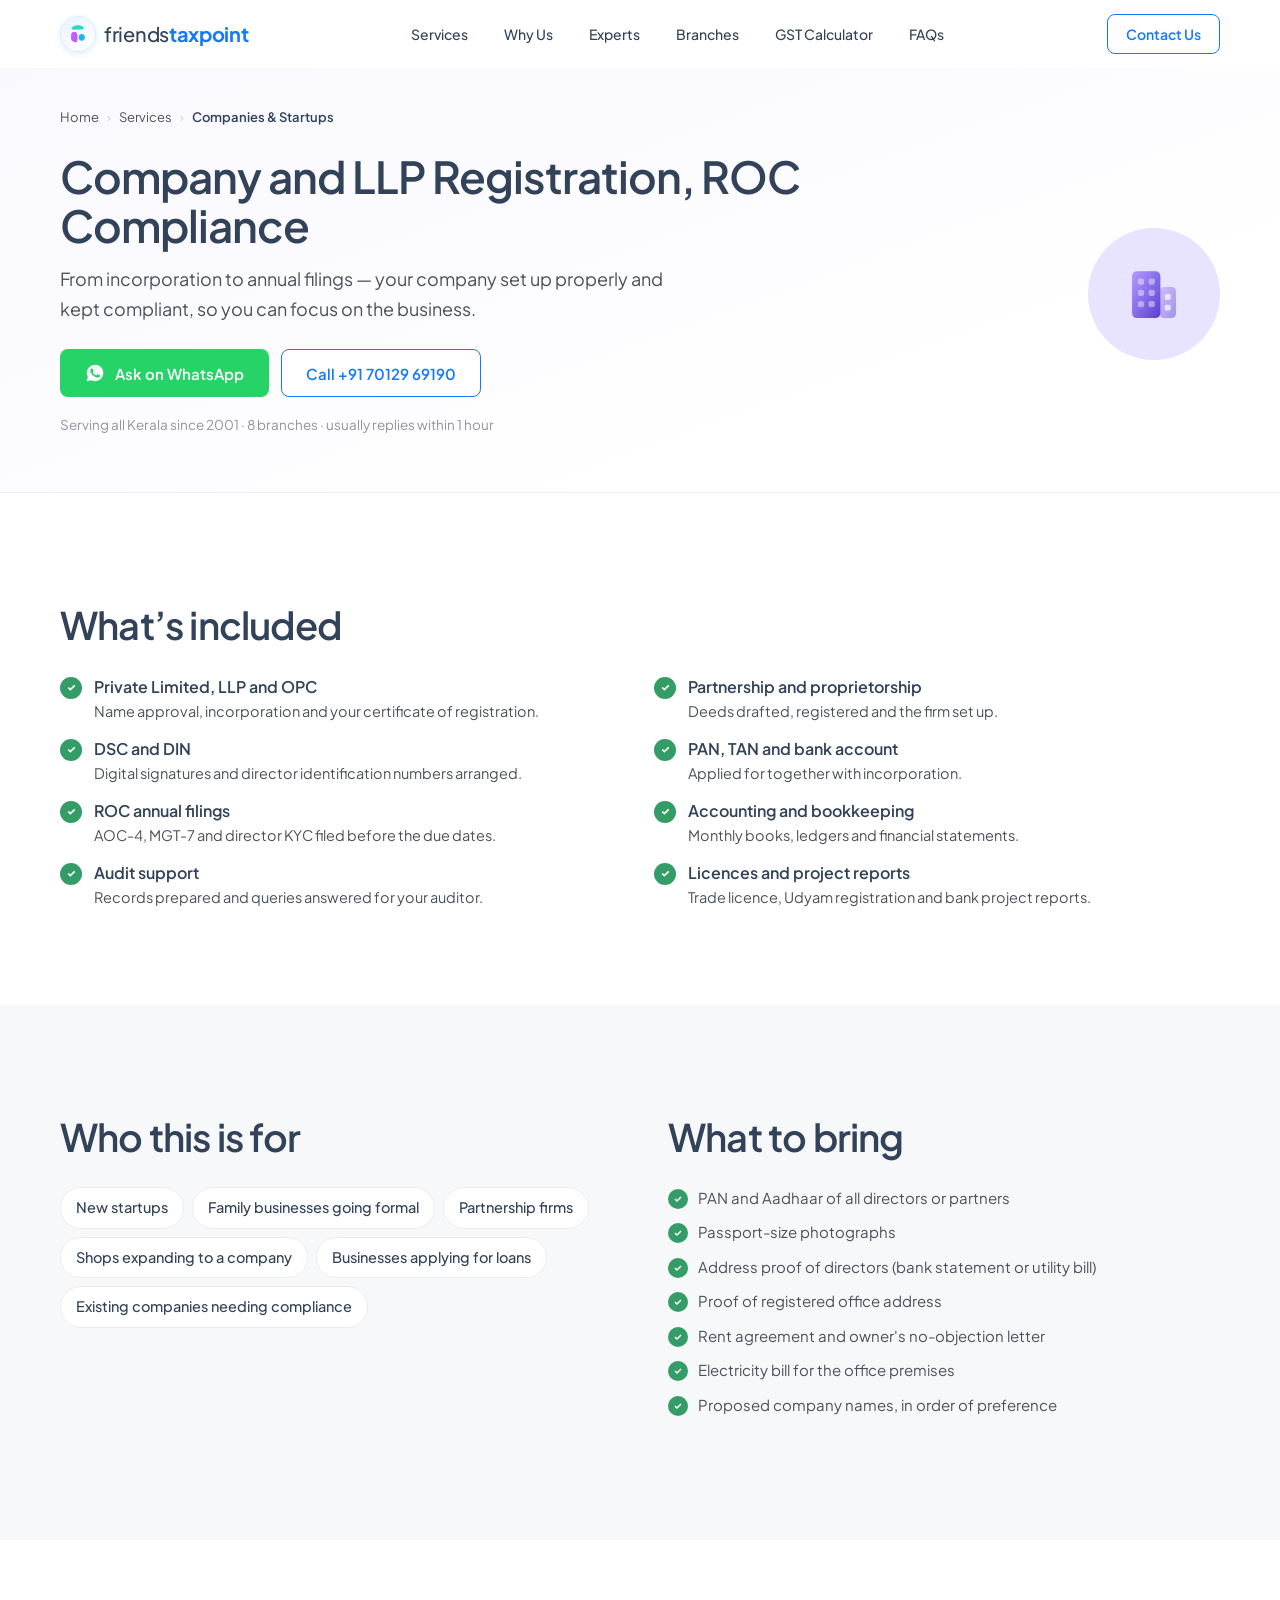
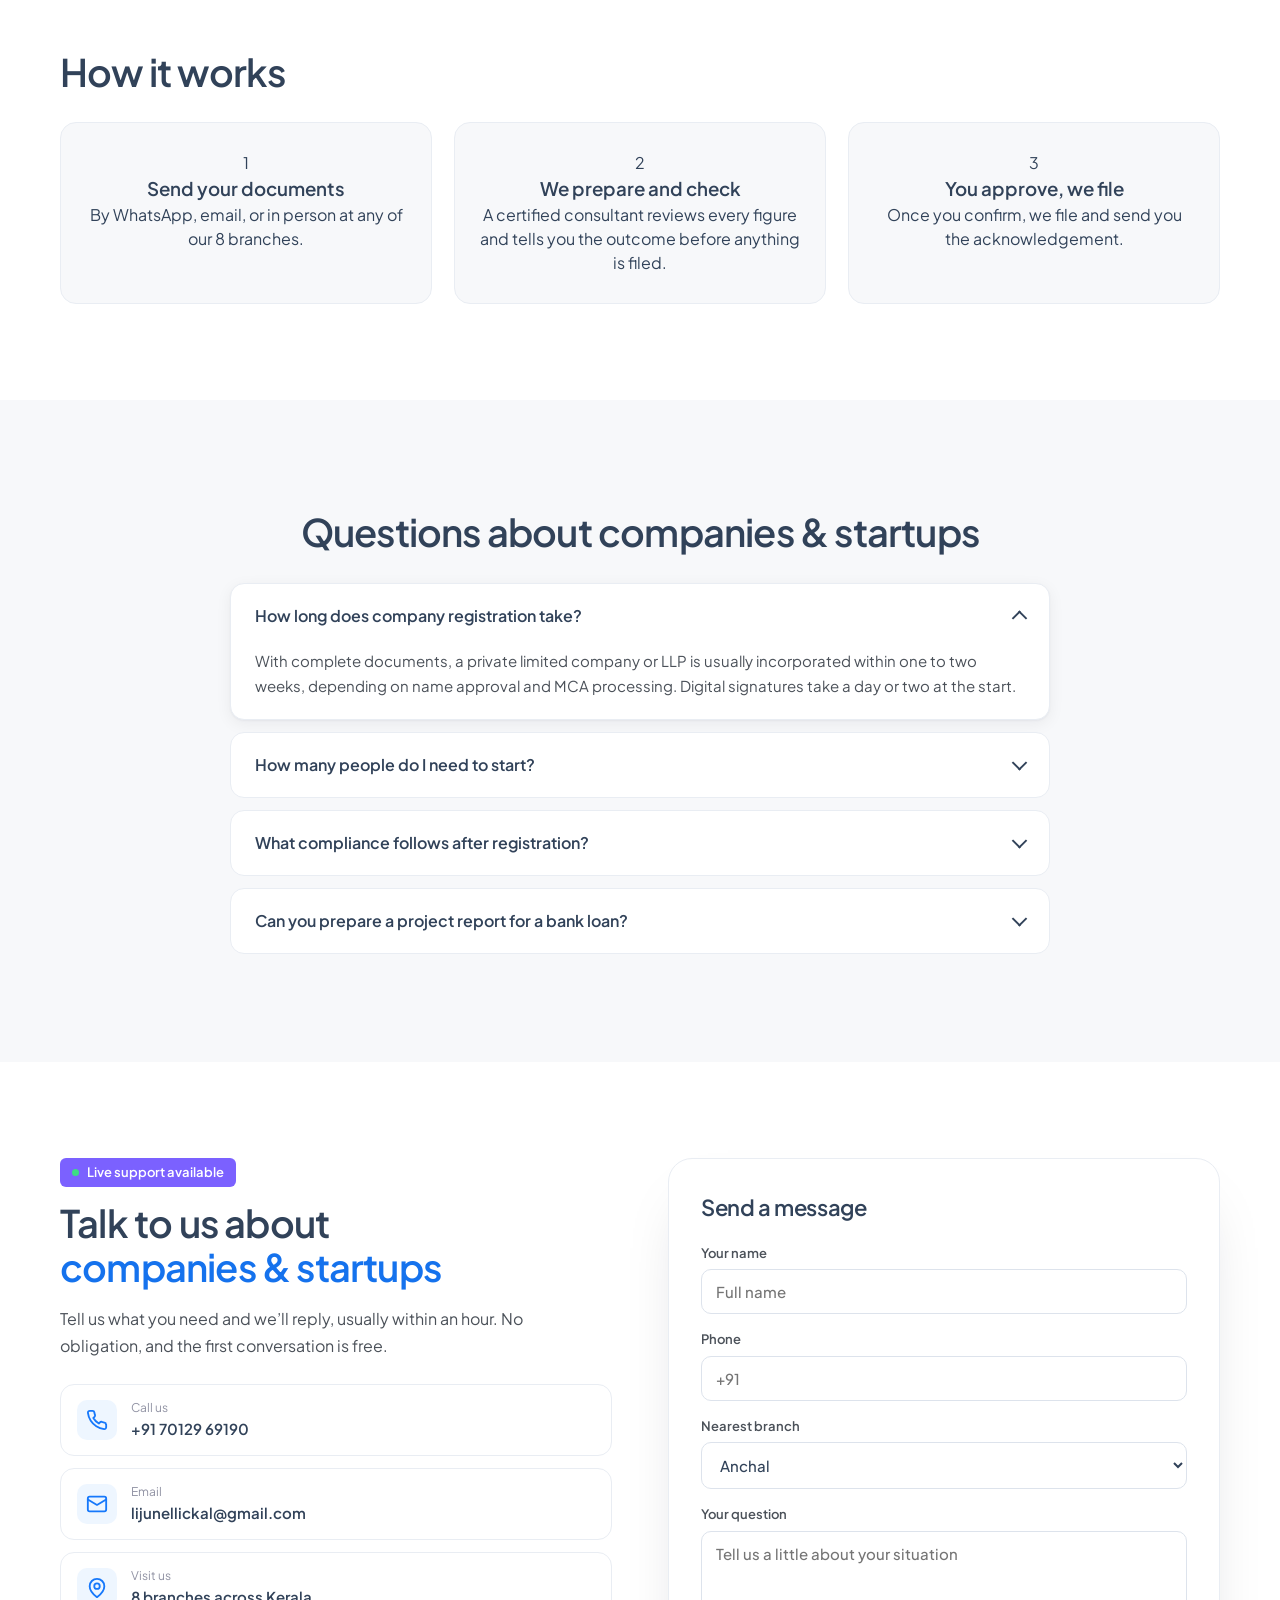
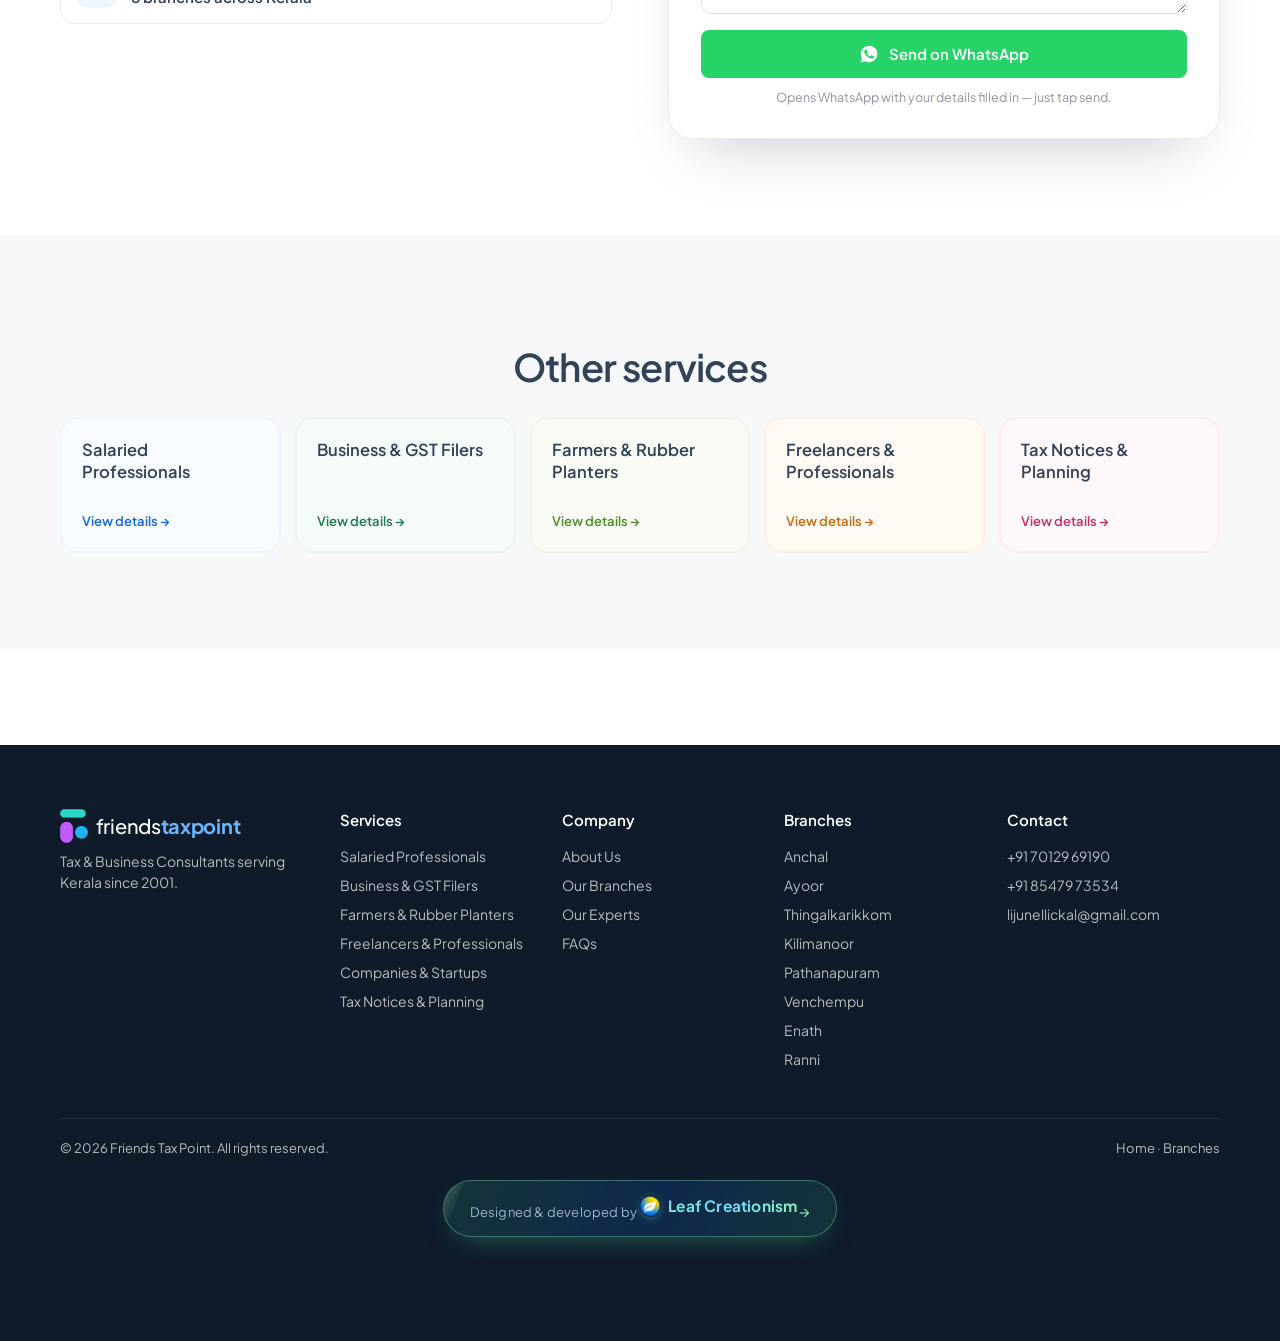
==== commit 3272c295: "Use the real Leaf Creationism logo in the footer credit Co-Authored-By: Claude Opus 5 <noreply@anthr" ====
--- a/services/company-llp-registration.html
+++ b/services/company-llp-registration.html
@@ -22,7 +22,7 @@
   <link rel="preconnect" href="https://fonts.googleapis.com" />
   <link rel="preconnect" href="https://fonts.gstatic.com" crossorigin />
   <link href="https://fonts.googleapis.com/css2?family=Plus+Jakarta+Sans:wght@400;500;600;700&display=swap" rel="stylesheet" />
-  <link rel="stylesheet" href="../styles.css?v=b7e0db0" />
+  <link rel="stylesheet" href="../styles.css?v=665d967" />
   <script type="application/ld+json">
   {
     "@context": "https://schema.org",
@@ -469,7 +469,7 @@
       <span class="credit__shine" aria-hidden="true"></span>
       <span class="credit__label">Designed &amp; developed by</span>
       <span class="credit__brand">
-        <svg viewBox="0 0 24 24" class="credit__leaf" aria-hidden="true"><path d="M12 21V11" stroke="#5fe0a0" stroke-width="2" stroke-linecap="round" fill="none"/><path d="M11.4 13C5.6 13 3 8.6 3 3.4c5 0 8.4 2.5 8.4 9.6z" fill="#3fcf8e"/><path d="M12.6 11.6c0-5.9 3.4-8.8 8.4-8.8 0 5.3-2.7 8.8-8.4 8.8z" fill="#8ef0bd"/></svg>
+        <img class="credit__leaf" src="../images/leaf-creationism-logo.png" alt="Leaf Creationism logo" width="22" height="22" loading="lazy" decoding="async" />
         Leaf Creationism
       </span>
       <i class="credit__go" aria-hidden="true">&#8594;</i>
@@ -477,6 +477,6 @@
   </div>
 </footer>
 
-<script src="../service.js?v=b7e0db0"></script>
+<script src="../service.js?v=665d967"></script>
 </body>
 </html>
--- a/styles.css
+++ b/styles.css
@@ -1205,7 +1205,9 @@
   background: linear-gradient(95deg, #8ef0bd, #6bd7ff 55%, #8ef0bd);
   -webkit-background-clip: text; background-clip: text; color: transparent;
 }
-.credit__leaf { width: 18px; height: 18px; stroke: none; flex-shrink: 0; animation: sway 3.6s ease-in-out infinite; transform-origin: 12px 21px; }
+.credit__leaf { width: 22px; height: 22px; flex-shrink: 0; border-radius: 50%; display: block;
+  box-shadow: 0 2px 8px -2px rgba(63, 207, 142, .7); transition: transform .35s var(--ease); }
+.credit:hover .credit__leaf { transform: rotate(-10deg) scale(1.1); }
 .credit__go { font-style: normal; color: #8ef0bd; font-size: 15px; transition: transform .3s var(--ease); }
 .credit:hover .credit__go { transform: translateX(4px); }
 @media (max-width: 640px) {
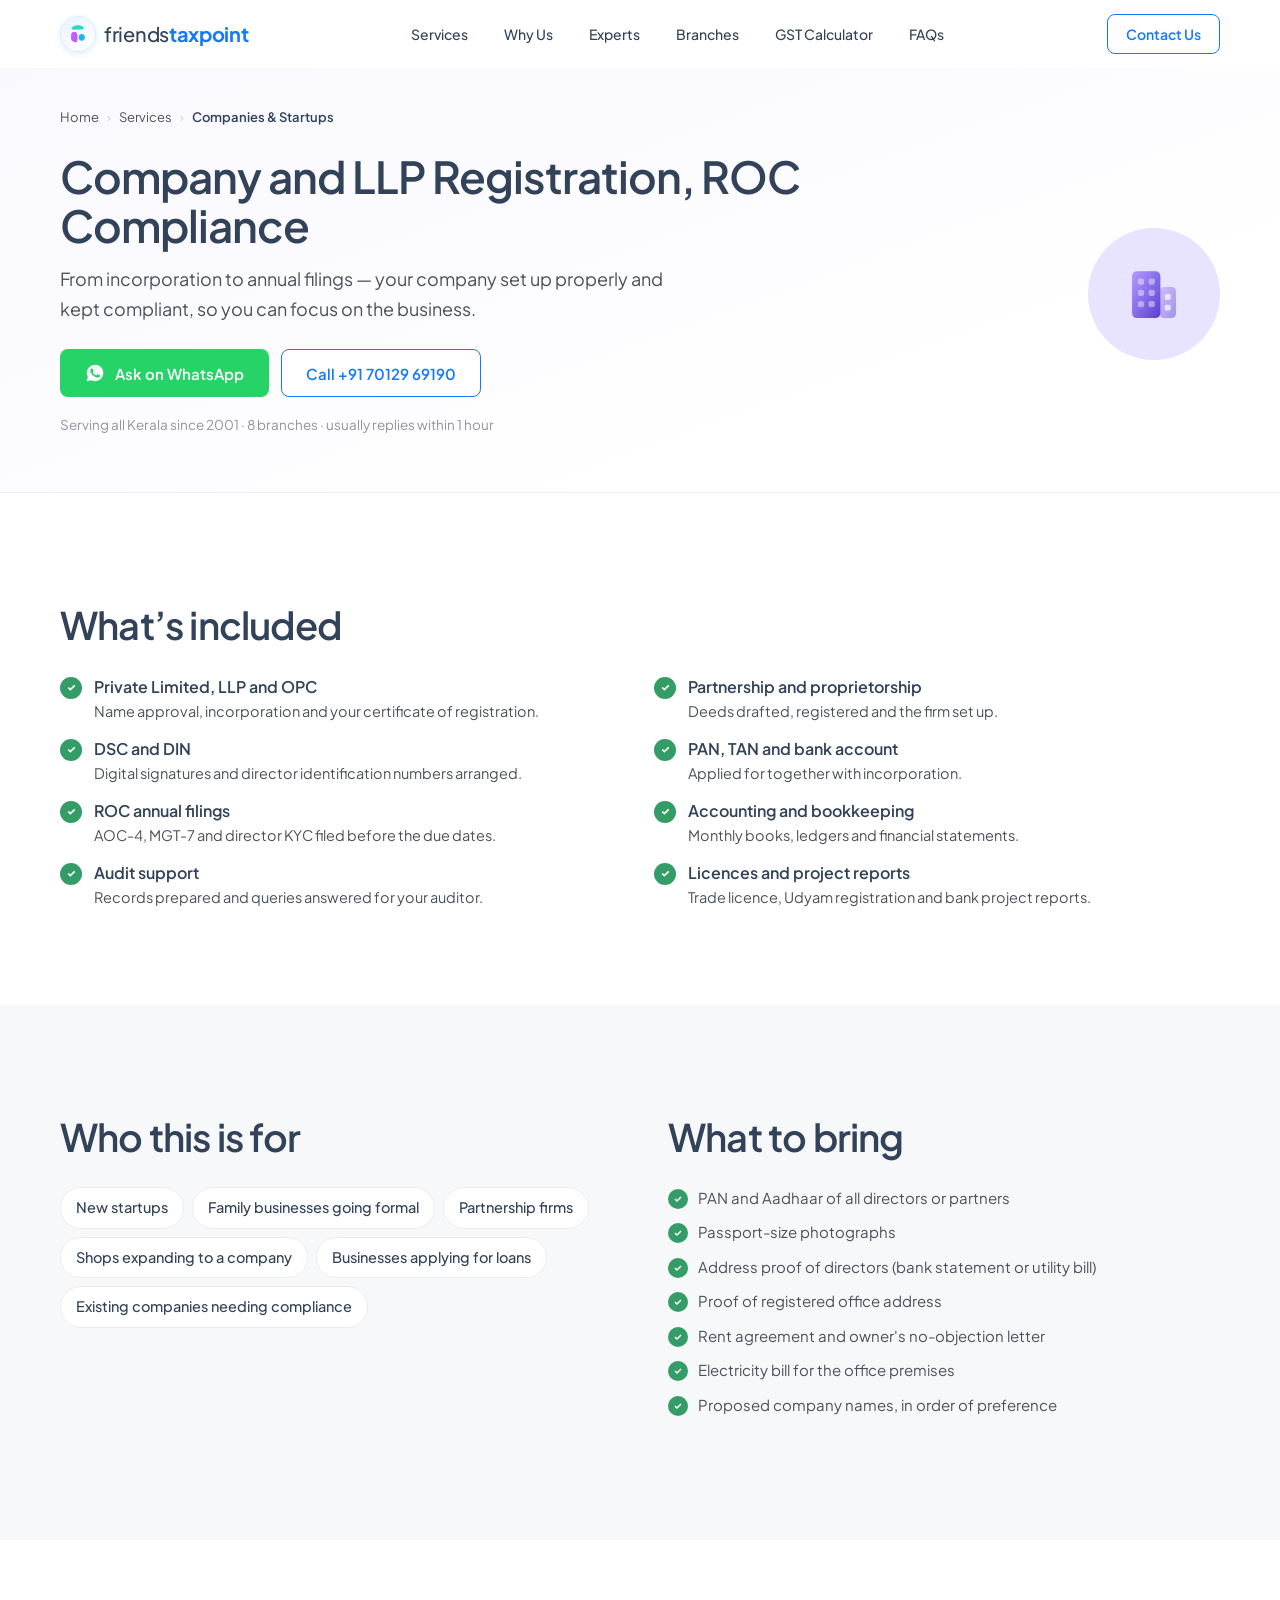
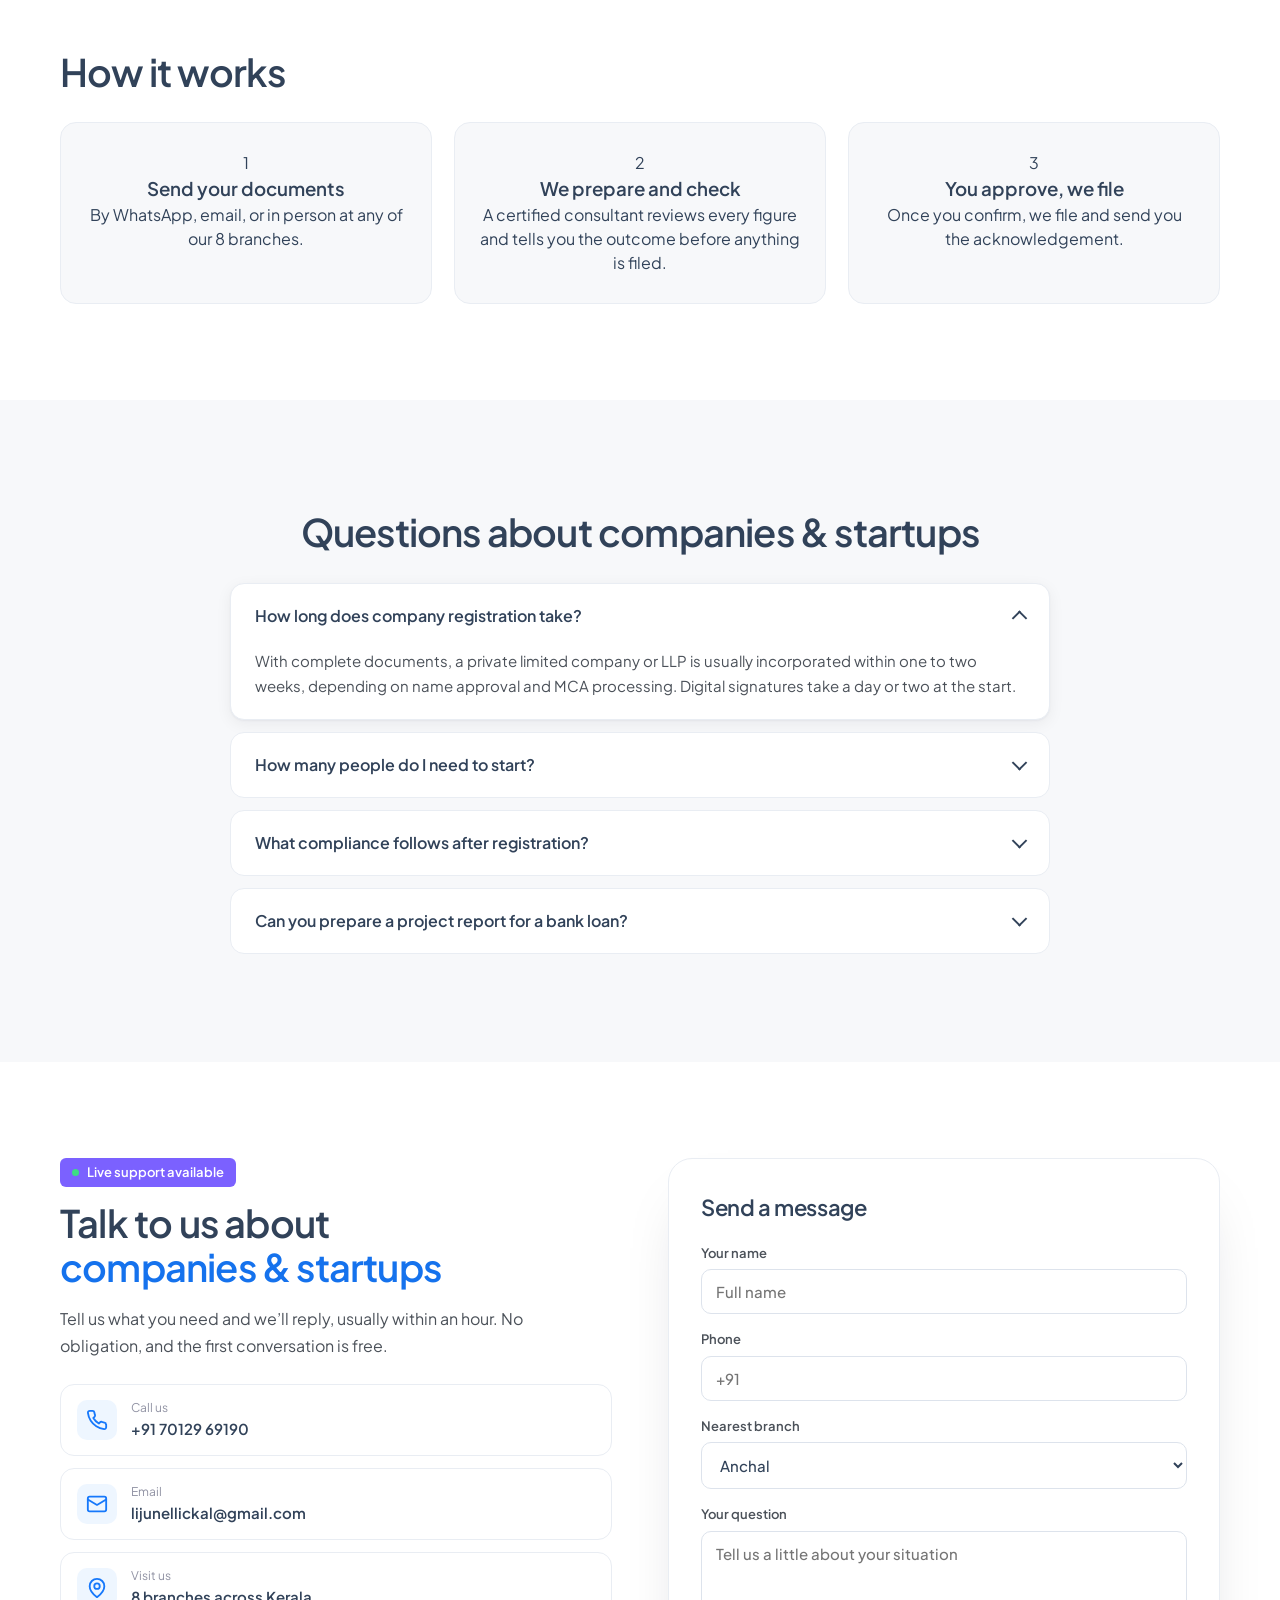
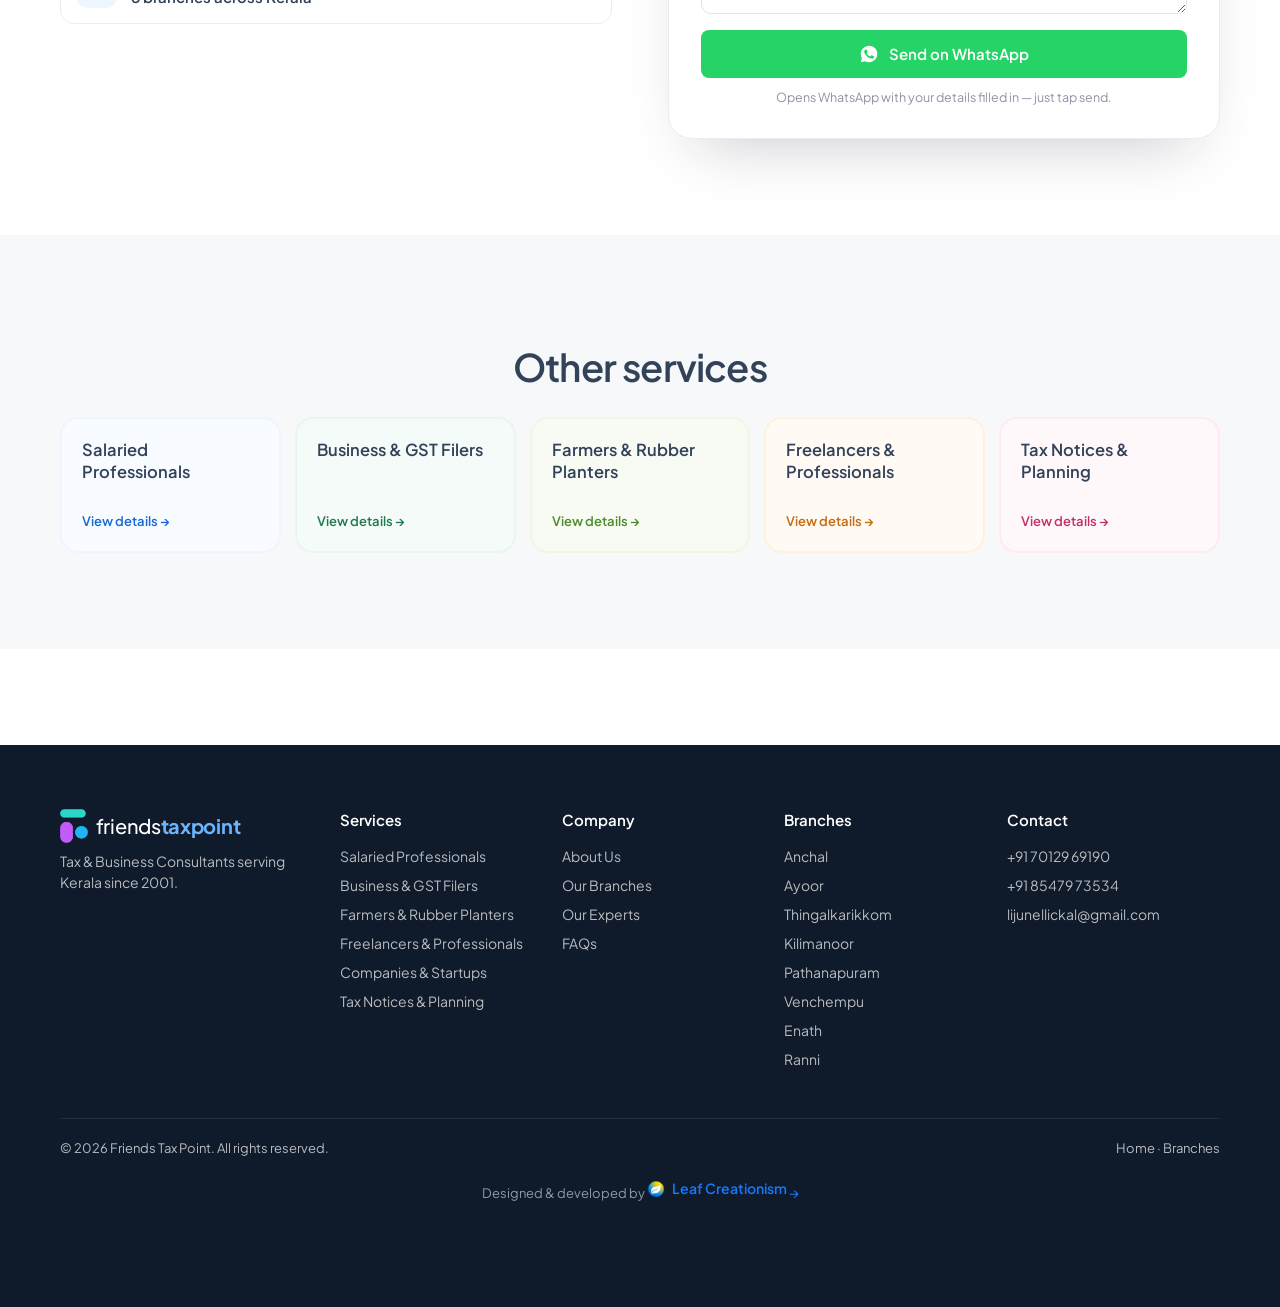
==== commit 19935308: "Minimal blue footer credit with the real Leaf Creationism logo Co-Authored-By: Claude Opus 5 <norepl" ====
--- a/services/company-llp-registration.html
+++ b/services/company-llp-registration.html
@@ -22,7 +22,7 @@
   <link rel="preconnect" href="https://fonts.googleapis.com" />
   <link rel="preconnect" href="https://fonts.gstatic.com" crossorigin />
   <link href="https://fonts.googleapis.com/css2?family=Plus+Jakarta+Sans:wght@400;500;600;700&display=swap" rel="stylesheet" />
-  <link rel="stylesheet" href="../styles.css?v=665d967" />
+  <link rel="stylesheet" href="../styles.css?v=3272c29" />
   <script type="application/ld+json">
   {
     "@context": "https://schema.org",
@@ -477,6 +477,6 @@
   </div>
 </footer>
 
-<script src="../service.js?v=665d967"></script>
+<script src="../service.js?v=3272c29"></script>
 </body>
 </html>
--- a/styles.css
+++ b/styles.css
@@ -1184,37 +1184,17 @@
 
 /* ---------- Footer credit: Leaf Creationism ---------- */
 .credit {
-  position: relative; overflow: hidden; isolation: isolate;
-  display: flex; align-items: center; justify-content: center; gap: 10px; flex-wrap: wrap;
-  margin: 22px auto 0; padding: 13px 26px; width: fit-content; max-width: 100%;
-  border-radius: 999px; text-align: center;
-  background: linear-gradient(120deg, rgba(63, 207, 142, .14), rgba(22, 120, 251, .16) 55%, rgba(63, 207, 142, .14));
-  border: 1px solid rgba(142, 240, 189, .34);
-  box-shadow: 0 10px 30px -14px rgba(63, 207, 142, .55);
-  transition: transform .35s var(--ease), box-shadow .35s, border-color .35s;
-}
-.credit:hover { transform: translateY(-2px); border-color: rgba(142, 240, 189, .7); box-shadow: 0 16px 36px -14px rgba(63, 207, 142, .8); }
-.credit__shine {
-  position: absolute; inset: 0 auto 0 -60px; width: 70px; z-index: -1; pointer-events: none;
-  background: linear-gradient(100deg, transparent, rgba(255, 255, 255, .3), transparent);
-  transform: skewX(-20deg); animation: streak 4.5s ease-in-out infinite;
-}
-.credit__label { font-size: 13px; color: #9fb3cc; letter-spacing: .2px; }
-.credit__brand {
-  display: inline-flex; align-items: center; gap: 7px; font-size: 15.5px; font-weight: 700; letter-spacing: .2px;
-  background: linear-gradient(95deg, #8ef0bd, #6bd7ff 55%, #8ef0bd);
-  -webkit-background-clip: text; background-clip: text; color: transparent;
-}
-.credit__leaf { width: 22px; height: 22px; flex-shrink: 0; border-radius: 50%; display: block;
-  box-shadow: 0 2px 8px -2px rgba(63, 207, 142, .7); transition: transform .35s var(--ease); }
-.credit:hover .credit__leaf { transform: rotate(-10deg) scale(1.1); }
-.credit__go { font-style: normal; color: #8ef0bd; font-size: 15px; transition: transform .3s var(--ease); }
-.credit:hover .credit__go { transform: translateX(4px); }
-@media (max-width: 640px) {
-  .credit { gap: 7px; padding: 11px 18px; margin-top: 18px; }
-  .credit__label { font-size: 12px; }
-  .credit__brand { font-size: 14.5px; }
-}
+  display: inline-flex; align-items: center; justify-content: center; gap: 9px; flex-wrap: wrap;
+  margin: 20px auto 0; padding: 0; width: fit-content; max-width: 100%;
+}
+.credit__shine { display: none; }
+.credit__label { font-size: 13px; color: #8d99a8; }
+.credit__brand { display: inline-flex; align-items: center; gap: 7px; font-size: 14px; font-weight: 600; color: var(--blue); transition: color .25s; }
+.credit:hover .credit__brand { color: #6bb5ff; }
+.credit__leaf { width: 18px; height: 18px; flex-shrink: 0; border-radius: 50%; display: block; }
+.credit__go { font-style: normal; color: var(--blue); font-size: 14px; transition: transform .3s var(--ease); }
+.credit:hover .credit__go { transform: translateX(3px); }
+@media (max-width: 640px) { .credit { gap: 6px; margin-top: 16px; } .credit__label { font-size: 12px; } .credit__brand { font-size: 13.5px; } }
 
 /* ---------- "Why choose" slides: larger on desktop ---------- */
 @media (min-width: 1025px) {
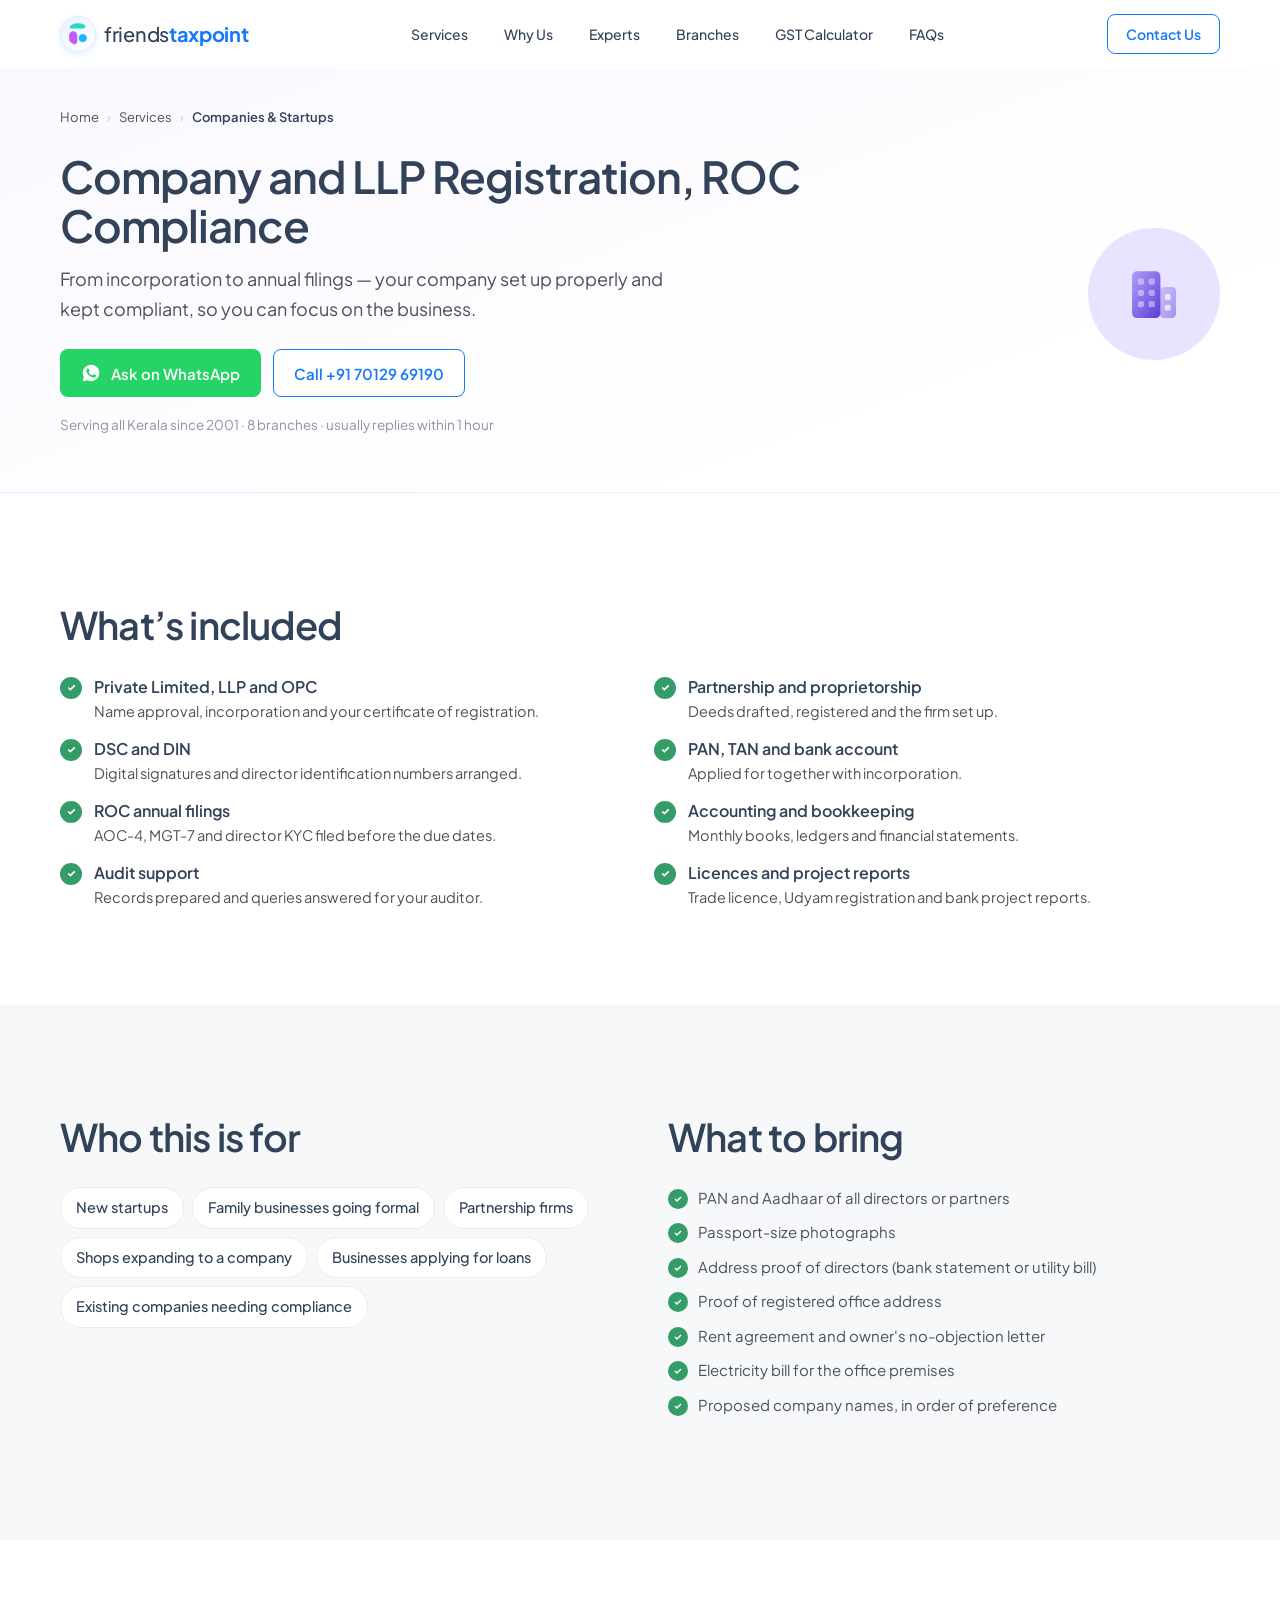
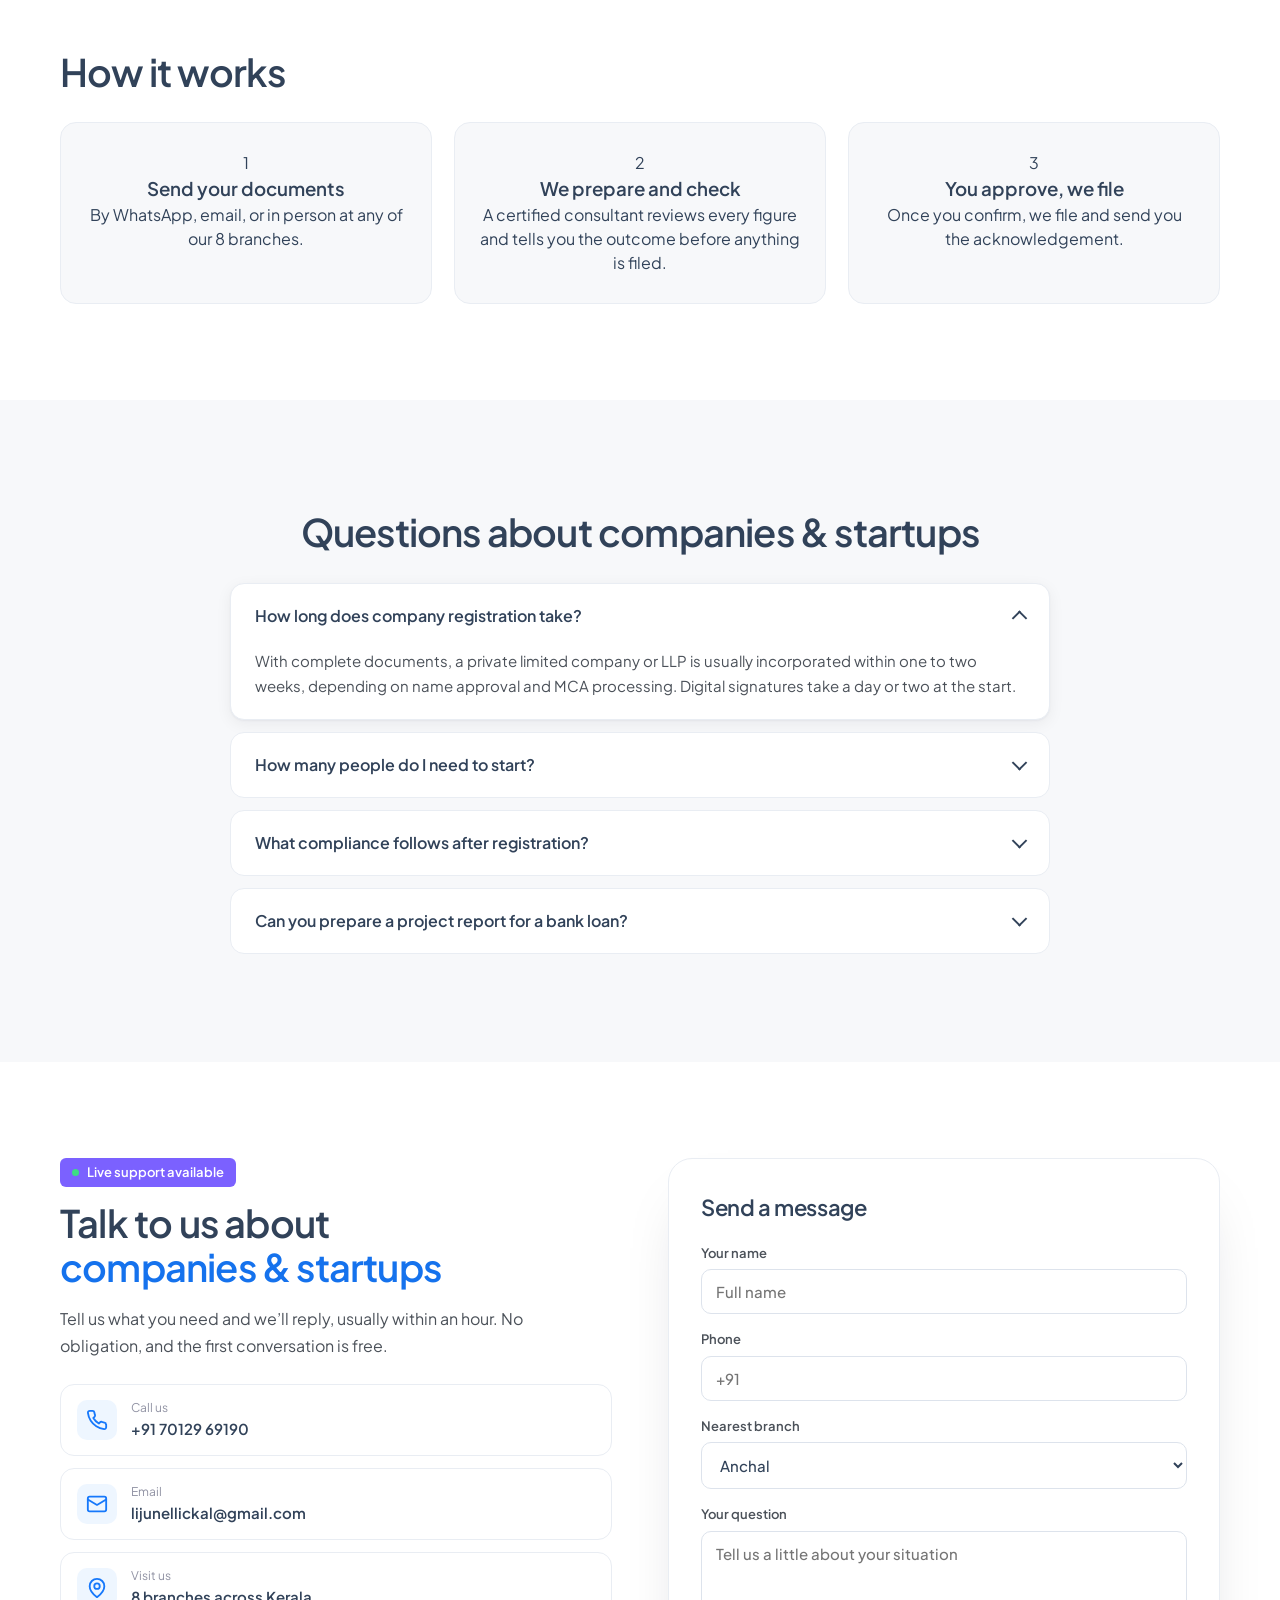
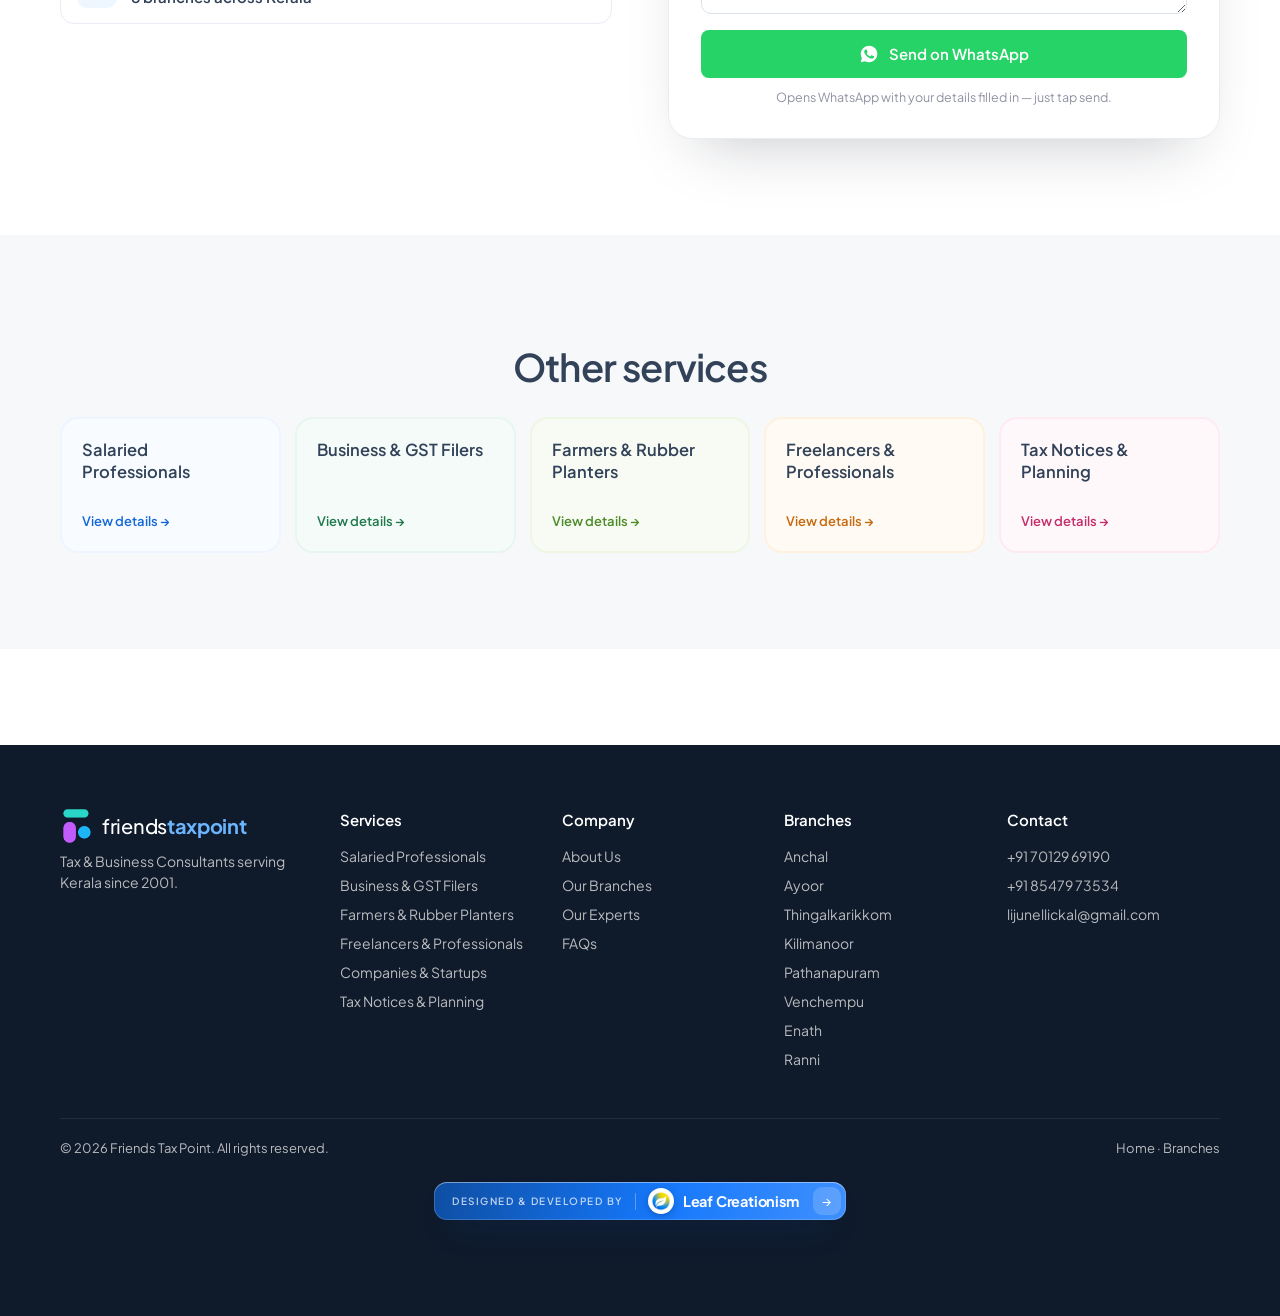
==== commit 48d040be: "Blend the Why-choose section, refine the footer credit badge and sharpen the logo - #why loses its g" ====
--- a/services/company-llp-registration.html
+++ b/services/company-llp-registration.html
@@ -22,7 +22,7 @@
   <link rel="preconnect" href="https://fonts.googleapis.com" />
   <link rel="preconnect" href="https://fonts.gstatic.com" crossorigin />
   <link href="https://fonts.googleapis.com/css2?family=Plus+Jakarta+Sans:wght@400;500;600;700&display=swap" rel="stylesheet" />
-  <link rel="stylesheet" href="../styles.css?v=3272c29" />
+  <link rel="stylesheet" href="../styles.css?v=dev1795621410" />
   <script type="application/ld+json">
   {
     "@context": "https://schema.org",
@@ -297,7 +297,7 @@
 <header class="header" id="top">
   <div class="container header__inner">
     <a href="../index.html" class="logo">
-      <img src="../images/logo.png" alt="Friends Tax Point" />
+      <img src="../images/logo.png?v=2" alt="Friends Tax Point" />
       <span>friends<b>taxpoint</b></span>
     </a>
     <nav class="nav" id="nav">
@@ -447,7 +447,7 @@
 <footer class="footer">
   <div class="container footer__grid">
     <div>
-      <a href="../index.html" class="logo logo--light"><img src="../images/logo.png" alt="" /><span>friends<b>taxpoint</b></span></a>
+      <a href="../index.html" class="logo logo--light"><img src="../images/logo.png?v=2" alt="" /><span>friends<b>taxpoint</b></span></a>
       <p>Tax &amp; Business Consultants serving Kerala since 2001.</p>
     </div>
     <div><h4>Services</h4><a href="itr-filing-salaried.html">Salaried Professionals</a>
@@ -477,6 +477,6 @@
   </div>
 </footer>
 
-<script src="../service.js?v=3272c29"></script>
+<script src="../service.js?v=dev1795621410"></script>
 </body>
 </html>
--- a/styles.css
+++ b/styles.css
@@ -137,10 +137,16 @@
 
 }
 .chip {
-  position: absolute; z-index: 3; display: flex; align-items: center; gap: 10px; padding: 10px 14px;
-  background: linear-gradient(135deg, #ffffff 0%, #f2f8ff 55%, #e6f1ff 100%);
-  border: 1px solid #dbeafe; border-radius: 12px;
-  box-shadow: 0 16px 40px -14px rgba(22, 80, 160, .22), inset 0 1px 0 #fff; font-size: 14px;
+  position: absolute; z-index: 3; display: flex; align-items: center; gap: 11px; padding: 11px 20px 11px 14px;
+  border-radius: 999px; font-size: 14px; isolation: isolate;
+  background: linear-gradient(135deg, rgba(255, 255, 255, .86) 0%, rgba(240, 247, 255, .66) 52%, rgba(225, 238, 255, .74) 100%);
+  -webkit-backdrop-filter: blur(18px) saturate(185%); backdrop-filter: blur(18px) saturate(185%);
+  border: 1px solid rgba(255, 255, 255, .85);
+  box-shadow:
+    0 14px 34px -12px rgba(22, 70, 140, .3),
+    0 3px 8px -3px rgba(22, 70, 140, .16),
+    inset 0 1px 1px rgba(255, 255, 255, 1),
+    inset 0 -1px 3px rgba(22, 70, 140, .07);
   animation: float 6s ease-in-out infinite;
 }
 .chip b { display: block; font-weight: 600; }
@@ -211,6 +217,13 @@
 .ai-bars .b { transform-box: fill-box; transform-origin: bottom; animation: grow 2.8s var(--ease) infinite; }
 .ai-bars .b2 { animation-delay: .2s; } .ai-bars .b3 { animation-delay: .4s; }
 @keyframes grow { 0% { transform: scaleY(.2); } 40%, 80% { transform: scaleY(1); } 100% { transform: scaleY(.2); } }
+/* agriculture: leaf sways, latex drop swells */
+.ai-eco .sway { transform-origin: 14px 36px; animation: sway 3.4s ease-in-out infinite; }
+.ai-eco .latex { transform-box: fill-box; transform-origin: 50% 0; animation: swell 3s ease-in-out infinite; }
+@keyframes swell {
+  0%, 100% { transform: scale(.72); opacity: .8; }
+  45% { transform: scale(1); opacity: 1; }
+}
 /* leaf sway */
 .ai-leaf .sway { transform-origin: 24px 42px; animation: sway 3.2s ease-in-out infinite; }
 @keyframes sway { 0%, 100% { transform: rotate(-6deg); } 50% { transform: rotate(6deg); } }
@@ -932,7 +945,7 @@
 
 /* ---------- Header logo: small icon in a coin-flipping circle ---------- */
 .header .logo img {
-  width: 36px; height: 36px; padding: 8px; box-sizing: border-box; object-fit: contain;
+  width: 36px; height: 36px; padding: 6px; box-sizing: border-box; object-fit: contain;
   border-radius: 50%; background: linear-gradient(145deg, #eaf3ff, #ffffff); border: 1px solid #dbeafe;
   box-shadow: 0 2px 6px rgba(22, 120, 251, .14);
   transform-style: preserve-3d; backface-visibility: visible;
@@ -1028,6 +1041,7 @@
 .svc-hero h1 { font-size: clamp(28px, 3.6vw, 44px); line-height: 1.12; letter-spacing: -1px; margin-bottom: 14px; }
 .svc-hero .lead { font-size: 18px; line-height: 1.65; max-width: 620px; margin-bottom: 26px; }
 .svc-hero__cta { display: flex; flex-wrap: wrap; gap: 12px; }
+.svc-hero__cta .btn { white-space: nowrap; padding: 0 20px; }
 .svc-hero__note { margin-top: 18px; font-size: 13.5px; color: var(--grey); }
 .svc-hero__icon { width: 132px; height: 132px; border-radius: 50%; display: grid; place-items: center; background: var(--c-ic); flex-shrink: 0; }
 .svc-hero__icon svg { width: 68px; height: 68px; stroke: none; overflow: visible; }
@@ -1071,7 +1085,9 @@
 @media (max-width: 640px) {
   .svc-hero { padding: 24px 0 40px; }
   .svc-hero .lead { font-size: 16px; }
-  .svc-hero__cta .btn { flex: 1; min-width: 150px; }
+  .svc-hero__cta .btn { flex: 1; min-width: 0; font-size: 13.5px; padding: 0 12px; }
+  .svc-hero__cta .btn--wa { gap: 8px; }
+  .svc-hero__cta .btn--wa .wa-ico { width: 18px; height: 18px; }
   .inc-grid b { font-size: 15px; }
   .rel-grid { grid-template-columns: 1fr 1fr; gap: 10px; }
   .rel-card { min-height: 112px; padding: 14px; }
@@ -1183,18 +1199,52 @@
 @media (max-width: 640px) { .kmap__credit { font-size: 10px; } }
 
 /* ---------- Footer credit: Leaf Creationism ---------- */
-.credit {
-  display: inline-flex; align-items: center; justify-content: center; gap: 9px; flex-wrap: wrap;
-  margin: 20px auto 0; padding: 0; width: fit-content; max-width: 100%;
-}
-.credit__shine { display: none; }
-.credit__label { font-size: 13px; color: #8d99a8; }
-.credit__brand { display: inline-flex; align-items: center; gap: 7px; font-size: 14px; font-weight: 600; color: var(--blue); transition: color .25s; }
-.credit:hover .credit__brand { color: #6bb5ff; }
-.credit__leaf { width: 18px; height: 18px; flex-shrink: 0; border-radius: 50%; display: block; }
-.credit__go { font-style: normal; color: var(--blue); font-size: 14px; transition: transform .3s var(--ease); }
-.credit:hover .credit__go { transform: translateX(3px); }
-@media (max-width: 640px) { .credit { gap: 6px; margin-top: 16px; } .credit__label { font-size: 12px; } .credit__brand { font-size: 13.5px; } }
+a.credit {
+  position: relative; overflow: hidden; isolation: isolate;
+  display: flex; align-items: center; justify-content: center; gap: 12px; white-space: nowrap;
+  margin: 24px auto 0; padding: 5px 5px 5px 18px; width: fit-content; max-width: 100%;
+  border-radius: 13px; text-decoration: none;
+  background: linear-gradient(104deg, #0e4ea2 0%, #1678fb 55%, #3f90fd 100%);
+  box-shadow:
+    0 16px 34px -18px rgba(22, 120, 251, .95),
+    inset 0 0 0 1px rgba(255, 255, 255, .17),
+    inset 0 1px 0 rgba(255, 255, 255, .32);
+  transition: transform .3s var(--ease), box-shadow .3s;
+}
+a.credit:hover { transform: translateY(-2px); box-shadow: 0 22px 40px -18px rgba(22, 120, 251, 1), inset 0 0 0 1px rgba(255, 255, 255, .28), inset 0 1px 0 rgba(255, 255, 255, .4); }
+.credit__shine {
+  display: block; position: absolute; top: 0; left: -70px; width: 46px; height: 100%; z-index: -1; pointer-events: none;
+  background: linear-gradient(100deg, transparent, rgba(255, 255, 255, .5), transparent); transform: skewX(-20deg);
+  animation: streak 4s ease-in-out infinite;
+}
+.credit__label {
+  display: inline-flex; align-items: center; gap: 12px;
+  font-size: 10px; font-weight: 600; letter-spacing: .15em; text-transform: uppercase; color: rgba(255, 255, 255, .72);
+}
+.credit__label::after { content: ""; width: 1px; height: 17px; border-radius: 1px; background: rgba(255, 255, 255, .3); }
+.credit__brand { display: inline-flex; align-items: center; gap: 9px; font-size: 14.5px; font-weight: 700; letter-spacing: -.2px; color: #fff; }
+.credit__leaf {
+  width: 26px; height: 26px; flex-shrink: 0; box-sizing: border-box; padding: 3px; border-radius: 50%;
+  background: #fff; box-shadow: 0 2px 8px -2px rgba(4, 28, 62, .5); display: block; object-fit: contain;
+}
+.credit__go {
+  display: grid; place-items: center; width: 28px; height: 28px; flex-shrink: 0; margin-left: 2px;
+  border-radius: 9px; background: rgba(255, 255, 255, .16); color: #fff; font-style: normal; font-size: 13px; line-height: 1;
+  transition: background .3s, transform .3s var(--ease);
+}
+.credit:hover .credit__go { background: rgba(255, 255, 255, .3); transform: translateX(3px); }
+@media (max-width: 640px) {
+  a.credit { gap: 9px; padding: 4px 4px 4px 12px; border-radius: 12px; margin-top: 20px; }
+  .credit__label { font-size: 8.5px; letter-spacing: .09em; gap: 9px; }
+  .credit__label::after { height: 14px; }
+  .credit__brand { font-size: 12.5px; gap: 6px; }
+  .credit__leaf { width: 22px; height: 22px; padding: 2.5px; }
+  .credit__go { width: 24px; height: 24px; border-radius: 8px; font-size: 11.5px; margin-left: 0; }
+}
+@media (max-width: 374px) {
+  .credit__label { font-size: 8px; letter-spacing: .04em; }
+  .credit__brand { font-size: 12px; }
+}
 
 /* ---------- "Why choose" slides: larger on desktop ---------- */
 @media (min-width: 1025px) {
@@ -1209,3 +1259,22 @@
   .pslide__text h3 { font-size: clamp(28px, 3vw, 38px); margin-bottom: 18px; }
   .pslide__text p { font-size: 19px; }
 }
+
+/* ---------- Hero chips: glass capsule ---------- */
+.chip::before {
+  content: ""; position: absolute; inset: 0; border-radius: inherit; z-index: -1; pointer-events: none;
+  background: linear-gradient(152deg, rgba(255, 255, 255, .72) 0%, rgba(255, 255, 255, .12) 42%, rgba(255, 255, 255, 0) 70%);
+}
+.chip::after {
+  content: ""; position: absolute; left: 14%; right: 14%; top: 1px; height: 1px; border-radius: 999px; pointer-events: none;
+  background: linear-gradient(90deg, transparent, rgba(255, 255, 255, 1), transparent);
+}
+.chip svg { width: 30px; height: 30px; border-radius: 50%; flex-shrink: 0;
+  box-shadow: 0 2px 6px -2px rgba(22, 70, 140, .28), inset 0 0 0 1px rgba(255, 255, 255, .9); }
+.chip b { letter-spacing: -.1px; }
+.chip--b { padding: 11px 22px; }
+.chip--b b { letter-spacing: -.3px; }
+@media (max-width: 640px) {
+  .chip { padding: 8px 16px 8px 11px; gap: 8px; }
+  .chip--b { padding: 8px 16px; }
+}
